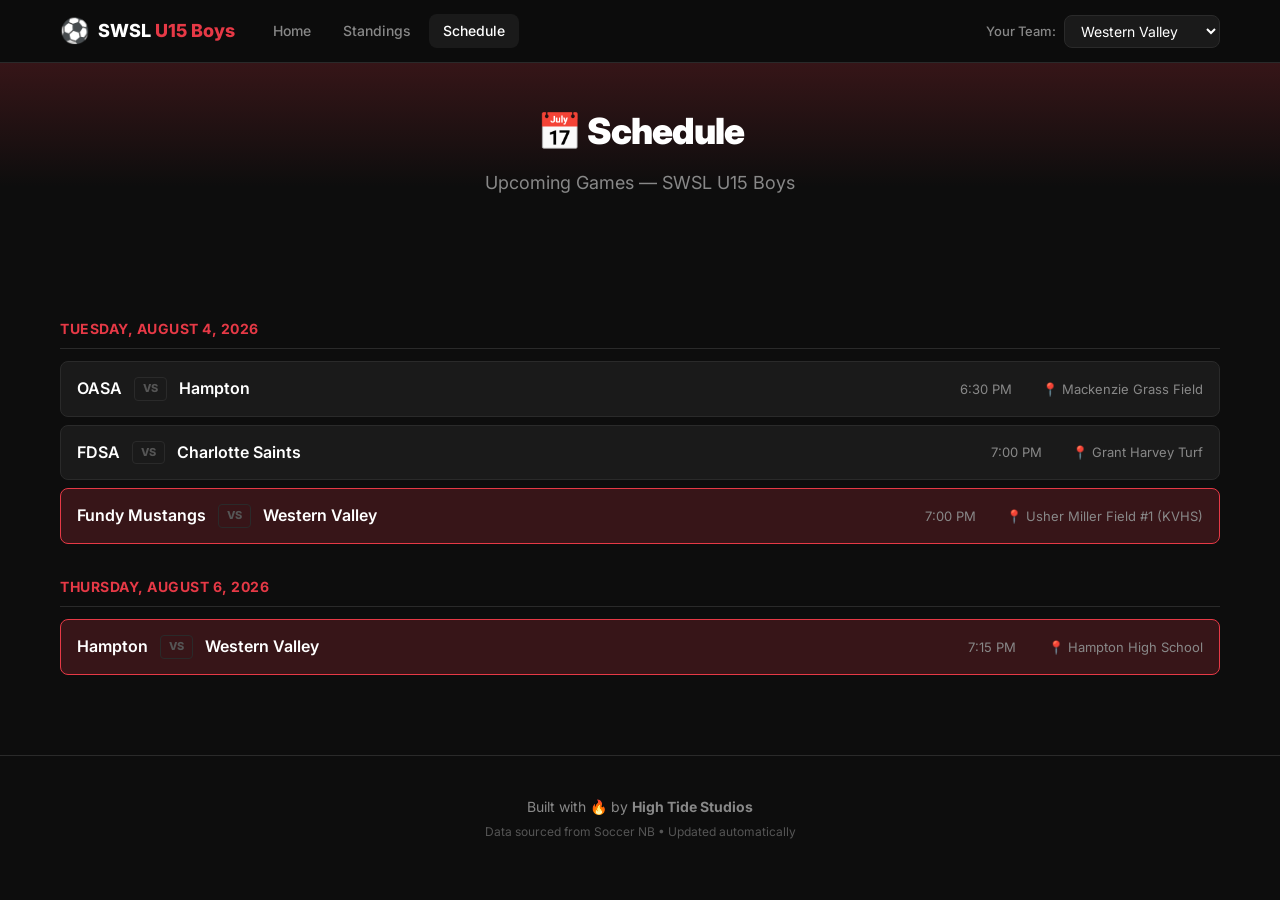
==== schedule.html @ b0de1f46 "⚽ SWSL U15 Boys Hub — Full redesign - Dark mode ESPN-style design - Live standings, schedule, result" ====
<!DOCTYPE html>
<html lang="en">
<head>
  <meta charset="UTF-8">
  <meta name="viewport" content="width=device-width, initial-scale=1.0">
  <title>Schedule — SWSL U15 Boys</title>
  <link rel="preconnect" href="https://fonts.googleapis.com">
  <link href="https://fonts.googleapis.com/css2?family=Inter:wght@400;500;600;700;800;900&display=swap" rel="stylesheet">
  <link rel="stylesheet" href="style.css">
  <style>
    .schedule-group { margin-bottom: 32px; }
    .schedule-date {
      font-size: 14px;
      font-weight: 700;
      color: var(--accent);
      text-transform: uppercase;
      letter-spacing: 0.5px;
      margin-bottom: 12px;
      padding-bottom: 8px;
      border-bottom: 1px solid var(--border);
    }
    .schedule-row {
      display: flex;
      align-items: center;
      padding: 14px 16px;
      background: var(--bg-card);
      border: 1px solid var(--border);
      border-radius: var(--radius-sm);
      margin-bottom: 8px;
      gap: 16px;
      transition: border-color 0.2s;
    }
    .schedule-row:hover { border-color: var(--accent); }
    .schedule-row.your-game {
      border-color: var(--accent);
      background: var(--accent-glow);
    }
    .schedule-teams {
      flex: 1;
      display: flex;
      align-items: center;
      gap: 12px;
      font-weight: 600;
    }
    .schedule-vs {
      font-size: 11px;
      font-weight: 800;
      color: var(--text-muted);
      padding: 2px 8px;
      border: 1px solid var(--border);
      border-radius: 4px;
    }
    .schedule-time {
      color: var(--text-dim);
      font-size: 13px;
      min-width: 80px;
      text-align: center;
    }
    .schedule-location {
      color: var(--text-dim);
      font-size: 13px;
    }
    .schedule-location a { color: var(--text-dim); }
    .schedule-location a:hover { color: var(--accent); }
  </style>
</head>
<body>

  <!-- NAV -->
  <nav class="nav">
    <div class="nav-inner">
      <a href="index.html" class="logo">
        <span class="logo-icon">⚽</span>
        <span class="logo-text">SWSL <span class="accent">U15 Boys</span></span>
      </a>
      <div class="nav-links">
        <a href="index.html">Home</a>
        <a href="standings.html">Standings</a>
        <a href="schedule.html" class="active">Schedule</a>
      </div>
      <div class="team-selector">
        <label for="team-select">Your Team:</label>
        <select id="team-select">
          <option value="western-valley" data-color="#E63946">Western Valley</option>
          <option value="fdsa" data-color="#1E88E5">FDSA</option>
          <option value="charlotte" data-color="#000000">Charlotte Saints</option>
          <option value="fundy" data-color="#FF8F00">Fundy Mustangs</option>
          <option value="oasa" data-color="#43A047">OASA</option>
          <option value="hampton" data-color="#757575">Hampton</option>
        </select>
      </div>
    </div>
  </nav>

  <!-- HEADER -->
  <header class="hero" style="padding: 40px 20px;">
    <div class="hero-content">
      <h1 style="font-size: 36px;">📅 Schedule</h1>
      <p class="hero-sub">Upcoming Games — SWSL U15 Boys</p>
    </div>
  </header>

  <!-- SCHEDULE -->
  <section class="section">
    <div class="container" id="schedule-container">
      <!-- Populated by JS -->
    </div>
  </section>

  <footer class="footer">
    <div class="container">
      <p>Built with 🔥 by <strong>High Tide Studios</strong></p>
      <p class="footer-sub">Data sourced from Soccer NB • Updated automatically</p>
    </div>
  </footer>

  <script>
    const SCHEDULE = [
      { date: '2026-08-04', home: 'OASA', homeKey: 'oasa', away: 'Hampton', awayKey: 'hampton', time: '6:30 PM', location: 'Mackenzie Grass Field', map: 'https://www.google.ca/maps/place/45.846218109131,-66.475318908691' },
      { date: '2026-08-04', home: 'FDSA', homeKey: 'fdsa', away: 'Charlotte Saints', awayKey: 'charlotte', time: '7:00 PM', location: 'Grant Harvey Turf', map: '' },
      { date: '2026-08-04', home: 'Fundy Mustangs', homeKey: 'fundy', away: 'Western Valley', awayKey: 'western-valley', time: '7:00 PM', location: 'Usher Miller Field #1 (KVHS)', map: 'https://www.google.ca/maps/place/45.424880981445,-65.944892883301' },
      { date: '2026-08-06', home: 'Hampton', homeKey: 'hampton', away: 'Western Valley', awayKey: 'western-valley', time: '7:15 PM', location: 'Hampton High School', map: 'https://www.google.ca/maps/place/45.519031524658,-65.836601257324' },
    ];

    function renderSchedule() {
      const container = document.getElementById('schedule-container');
      const yourTeam = localStorage.getItem('swsl-team') || 'western-valley';
      
      // Group by date
      const grouped = {};
      SCHEDULE.forEach(g => {
        if (!grouped[g.date]) grouped[g.date] = [];
        grouped[g.date].push(g);
      });
      
      container.innerHTML = Object.entries(grouped).map(([date, games]) => {
        const dateObj = new Date(date + 'T12:00:00');
        const dateStr = dateObj.toLocaleDateString('en-US', { weekday: 'long', month: 'long', day: 'numeric', year: 'numeric' });
        
        const rows = games.map(g => {
          const isYourGame = g.homeKey === yourTeam || g.awayKey === yourTeam;
          const locLink = g.map ? `<a href="${g.map}" target="_blank">${g.location}</a>` : g.location;
          
          return `
            <div class="schedule-row ${isYourGame ? 'your-game' : ''}">
              <div class="schedule-teams">
                <span>${g.home}</span>
                <span class="schedule-vs">VS</span>
                <span>${g.away}</span>
              </div>
              <div class="schedule-time">${g.time}</div>
              <div class="schedule-location">📍 ${locLink}</div>
            </div>
          `;
        }).join('');
        
        return `
          <div class="schedule-group">
            <div class="schedule-date">${dateStr}</div>
            ${rows}
          </div>
        `;
      }).join('');
    }
    
    // Team selector
    const sel = document.getElementById('team-select');
    if (sel) {
      sel.value = localStorage.getItem('swsl-team') || 'western-valley';
      sel.addEventListener('change', (e) => {
        localStorage.setItem('swsl-team', e.target.value);
        const team = { 'western-valley': '#E63946', 'fdsa': '#1E88E5', 'charlotte': '#000', 'fundy': '#FF8F00', 'oasa': '#43A047', 'hampton': '#757575' };
        document.documentElement.style.setProperty('--accent', team[e.target.value]);
        document.documentElement.style.setProperty('--accent-glow', team[e.target.value] + '30');
        renderSchedule();
      });
    }
    
    const accent = { 'western-valley': '#E63946', 'fdsa': '#1E88E5', 'charlotte': '#000', 'fundy': '#FF8F00', 'oasa': '#43A047', 'hampton': '#757575' };
    const current = localStorage.getItem('swsl-team') || 'western-valley';
    document.documentElement.style.setProperty('--accent', accent[current]);
    document.documentElement.style.setProperty('--accent-glow', accent[current] + '30');
    
    renderSchedule();
  </script>
</body>
</html>
---- style.css ----
/* ========================================
   SWSL U15 Boys — ESPN Killer Theme
   ======================================== */

:root {
  --accent: #E63946;
  --accent-glow: rgba(230, 57, 70, 0.3);
  --bg: #0D0D0D;
  --bg-card: #1A1A1A;
  --bg-dark: #111111;
  --text: #FFFFFF;
  --text-dim: #888888;
  --text-muted: #555555;
  --border: #2A2A2A;
  --green: #4CAF50;
  --red: #E63946;
  --yellow: #FFC107;
  --radius: 12px;
  --radius-sm: 8px;
}

* {
  margin: 0;
  padding: 0;
  box-sizing: border-box;
}

body {
  font-family: 'Inter', -apple-system, BlinkMacSystemFont, sans-serif;
  background: var(--bg);
  color: var(--text);
  line-height: 1.6;
  -webkit-font-smoothing: antialiased;
}

a {
  color: var(--accent);
  text-decoration: none;
  transition: opacity 0.2s;
}
a:hover { opacity: 0.8; }

.container {
  max-width: 1200px;
  margin: 0 auto;
  padding: 0 20px;
}

/* NAV */
.nav {
  position: sticky;
  top: 0;
  z-index: 100;
  background: rgba(13, 13, 13, 0.9);
  backdrop-filter: blur(20px);
  border-bottom: 1px solid var(--border);
}
.nav-inner {
  max-width: 1200px;
  margin: 0 auto;
  padding: 12px 20px;
  display: flex;
  align-items: center;
  gap: 24px;
}
.logo {
  display: flex;
  align-items: center;
  gap: 8px;
  color: var(--text);
  font-weight: 800;
  font-size: 18px;
  text-decoration: none;
}
.logo-icon { font-size: 24px; }
.accent { color: var(--accent); }

.nav-links {
  display: flex;
  gap: 4px;
}
.nav-links a {
  color: var(--text-dim);
  padding: 6px 14px;
  border-radius: var(--radius-sm);
  font-size: 14px;
  font-weight: 500;
  transition: all 0.2s;
}
.nav-links a:hover,
.nav-links a.active {
  color: var(--text);
  background: var(--bg-card);
}

.team-selector {
  margin-left: auto;
  display: flex;
  align-items: center;
  gap: 8px;
}
.team-selector label {
  color: var(--text-dim);
  font-size: 13px;
  font-weight: 500;
}
.team-selector select {
  background: var(--bg-card);
  color: var(--text);
  border: 1px solid var(--border);
  padding: 6px 12px;
  border-radius: var(--radius-sm);
  font-size: 14px;
  font-family: inherit;
  cursor: pointer;
  outline: none;
}
.team-selector select:focus {
  border-color: var(--accent);
}

/* HERO */
.hero {
  padding: 60px 20px;
  text-align: center;
  background: linear-gradient(180deg, var(--accent-glow) 0%, transparent 60%);
}
.hero-content { max-width: 800px; margin: 0 auto; }
.hero-badge {
  display: inline-block;
  background: var(--accent);
  color: white;
  font-size: 11px;
  font-weight: 700;
  padding: 4px 12px;
  border-radius: 20px;
  letter-spacing: 1px;
  margin-bottom: 16px;
  animation: pulse 2s infinite;
}
@keyframes pulse {
  0%, 100% { opacity: 1; }
  50% { opacity: 0.6; }
}
.hero h1 {
  font-size: 48px;
  font-weight: 900;
  letter-spacing: -1px;
  margin-bottom: 8px;
}
.hero-sub {
  color: var(--text-dim);
  font-size: 18px;
  margin-bottom: 32px;
}
.hero-stats {
  display: flex;
  justify-content: center;
  gap: 40px;
}
.stat-card {
  display: flex;
  flex-direction: column;
  align-items: center;
}
.stat-num {
  font-size: 36px;
  font-weight: 900;
  color: var(--accent);
}
.stat-label {
  font-size: 13px;
  color: var(--text-dim);
  text-transform: uppercase;
  letter-spacing: 1px;
}

/* SECTIONS */
.section {
  padding: 48px 0;
}
.section.dark {
  background: var(--bg-dark);
}
.section-title {
  font-size: 24px;
  font-weight: 800;
  margin-bottom: 24px;
}

/* NEXT GAME CARD */
.next-game-card {
  background: var(--bg-card);
  border: 1px solid var(--border);
  border-radius: var(--radius);
  padding: 32px;
  text-align: center;
  position: relative;
  overflow: hidden;
}
.next-game-card::before {
  content: '';
  position: absolute;
  top: 0;
  left: 0;
  right: 0;
  height: 3px;
  background: var(--accent);
}
.game-date {
  font-size: 13px;
  color: var(--text-dim);
  text-transform: uppercase;
  letter-spacing: 1px;
  margin-bottom: 20px;
}
.game-teams {
  display: flex;
  align-items: center;
  justify-content: center;
  gap: 24px;
  margin-bottom: 20px;
}
.game-team {
  display: flex;
  align-items: center;
  gap: 10px;
}
.team-name {
  font-size: 20px;
  font-weight: 700;
}
.team-color {
  width: 12px;
  height: 12px;
  border-radius: 50%;
  display: inline-block;
}
.game-vs {
  font-size: 14px;
  font-weight: 800;
  color: var(--accent);
  padding: 4px 12px;
  border: 2px solid var(--accent);
  border-radius: var(--radius-sm);
}
.game-details {
  display: flex;
  justify-content: center;
  gap: 24px;
  color: var(--text-dim);
  font-size: 14px;
  flex-wrap: wrap;
}

/* TABLES */
.table-wrap {
  overflow-x: auto;
  border-radius: var(--radius);
  border: 1px solid var(--border);
}
.standings-table {
  width: 100%;
  border-collapse: collapse;
  font-size: 14px;
}
.standings-table th {
  background: var(--bg-card);
  padding: 12px 16px;
  text-align: center;
  font-weight: 600;
  font-size: 12px;
  text-transform: uppercase;
  letter-spacing: 0.5px;
  color: var(--text-dim);
  border-bottom: 1px solid var(--border);
}
.standings-table th.pos { width: 40px; }
.standings-table th.team-col { text-align: left; }
.standings-table th.pts-col { color: var(--accent); }

.standings-table td {
  padding: 14px 16px;
  text-align: center;
  border-bottom: 1px solid var(--border);
}
.standings-table td:first-child {
  font-weight: 700;
  color: var(--text-dim);
}
.standings-table .team-cell {
  text-align: left;
  font-weight: 600;
  display: flex;
  align-items: center;
  gap: 10px;
}
.standings-table .team-dot {
  width: 10px;
  height: 10px;
  border-radius: 50%;
  flex-shrink: 0;
}
.standings-table .pts {
  font-weight: 800;
  color: var(--accent);
  font-size: 16px;
}
.standings-table tr.your-team {
  background: var(--accent-glow);
}
.standings-table tr.your-team td {
  border-bottom-color: rgba(230, 57, 70, 0.3);
}
.standings-table tr:hover {
  background: rgba(255, 255, 255, 0.03);
}
.standings-table tr:last-child td {
  border-bottom: none;
}

.see-all {
  display: inline-block;
  margin-top: 16px;
  font-size: 14px;
  font-weight: 600;
}

/* RESULTS */
.results-grid {
  display: grid;
  grid-template-columns: repeat(auto-fill, minmax(280px, 1fr));
  gap: 16px;
}
.result-card {
  background: var(--bg-card);
  border: 1px solid var(--border);
  border-radius: var(--radius);
  padding: 20px;
  display: flex;
  flex-direction: column;
  gap: 12px;
}
.result-card .result-date {
  font-size: 12px;
  color: var(--text-dim);
  text-transform: uppercase;
  letter-spacing: 0.5px;
}
.result-card .result-score {
  display: flex;
  align-items: center;
  justify-content: space-between;
  gap: 12px;
}
.result-card .result-team {
  font-weight: 600;
  font-size: 14px;
}
.result-card .result-num {
  font-size: 24px;
  font-weight: 900;
}
.result-card .result-divider {
  color: var(--text-muted);
  font-size: 14px;
}
.result-card .result-badge {
  font-size: 11px;
  font-weight: 700;
  padding: 2px 8px;
  border-radius: 4px;
  text-transform: uppercase;
}
.result-badge.win { background: var(--green); color: white; }
.result-badge.loss { background: var(--red); color: white; }
.result-badge.draw { background: var(--yellow); color: black; }

/* FOOTER */
.footer {
  padding: 40px 20px;
  text-align: center;
  border-top: 1px solid var(--border);
  color: var(--text-dim);
  font-size: 14px;
}
.footer-sub {
  font-size: 12px;
  color: var(--text-muted);
  margin-top: 4px;
}

/* RESPONSIVE */
@media (max-width: 768px) {
  .nav-inner { flex-wrap: wrap; gap: 12px; }
  .nav-links { order: 3; width: 100%; justify-content: center; }
  .team-selector { order: 2; }
  .hero h1 { font-size: 32px; }
  .hero-stats { gap: 24px; }
  .stat-num { font-size: 28px; }
  .game-teams { flex-direction: column; gap: 12px; }
  .game-team { flex-direction: row; }
  .game-details { flex-direction: column; gap: 8px; }
  .standings-table { font-size: 12px; }
  .standings-table th, .standings-table td { padding: 10px 8px; }
}
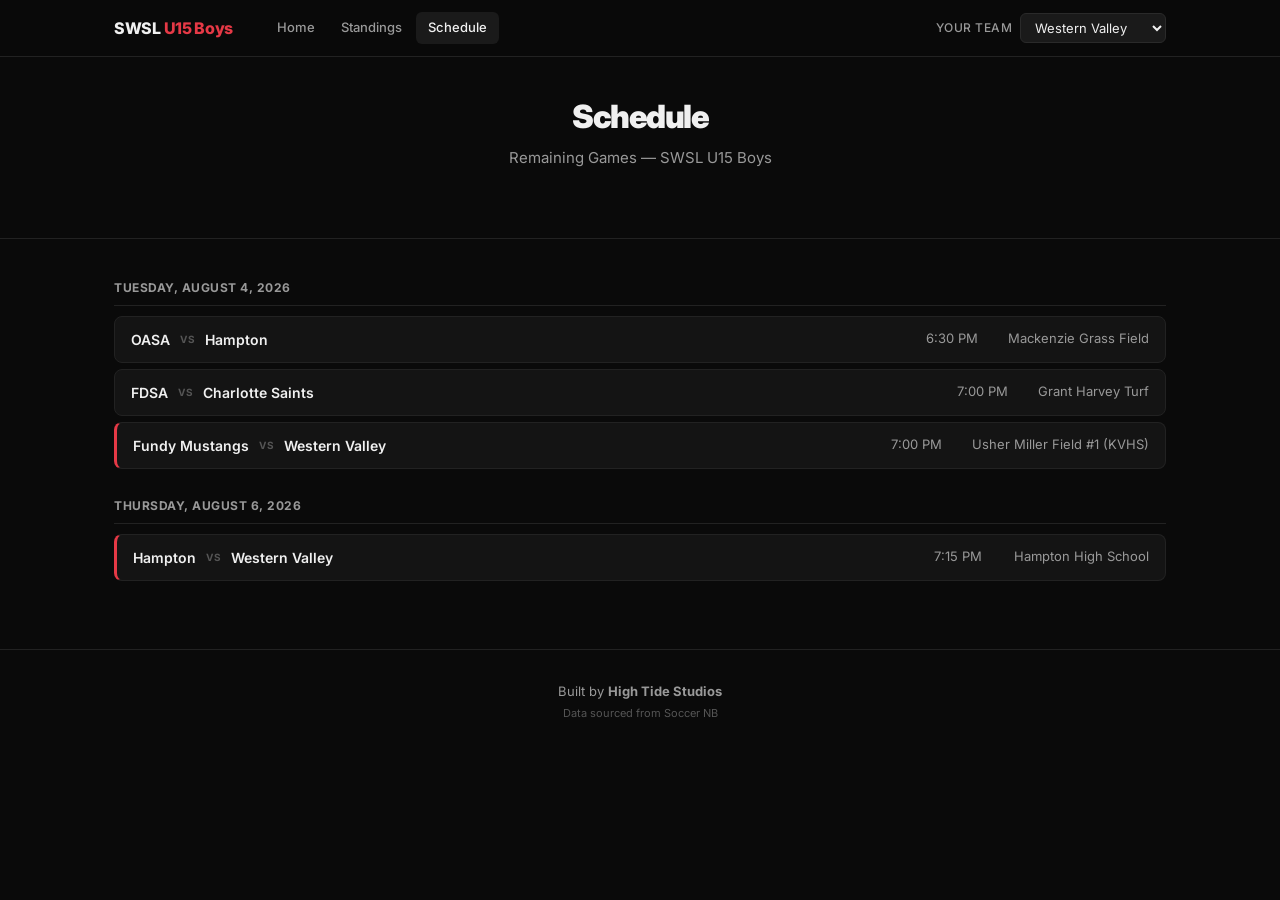
==== commit e4400b56: "Professional redesign — remove AI vibes, fix scores - Removed all emojis, LIVE badge, pulse animatio" ====
--- a/schedule.html
+++ b/schedule.html
@@ -8,109 +8,100 @@
   <link href="https://fonts.googleapis.com/css2?family=Inter:wght@400;500;600;700;800;900&display=swap" rel="stylesheet">
   <link rel="stylesheet" href="style.css">
   <style>
-    .schedule-group { margin-bottom: 32px; }
+    .schedule-group { margin-bottom: 28px; }
     .schedule-date {
-      font-size: 14px;
+      font-size: 12px;
       font-weight: 700;
-      color: var(--accent);
+      color: var(--text-secondary);
       text-transform: uppercase;
       letter-spacing: 0.5px;
-      margin-bottom: 12px;
+      margin-bottom: 10px;
       padding-bottom: 8px;
       border-bottom: 1px solid var(--border);
     }
     .schedule-row {
       display: flex;
       align-items: center;
-      padding: 14px 16px;
+      padding: 12px 16px;
       background: var(--bg-card);
       border: 1px solid var(--border);
-      border-radius: var(--radius-sm);
-      margin-bottom: 8px;
+      border-radius: var(--radius);
+      margin-bottom: 6px;
       gap: 16px;
-      transition: border-color 0.2s;
+      transition: border-color 0.15s;
     }
-    .schedule-row:hover { border-color: var(--accent); }
+    .schedule-row:hover { border-color: var(--border-light); }
     .schedule-row.your-game {
-      border-color: var(--accent);
-      background: var(--accent-glow);
+      border-left: 3px solid var(--accent);
     }
     .schedule-teams {
       flex: 1;
       display: flex;
       align-items: center;
-      gap: 12px;
+      gap: 10px;
       font-weight: 600;
+      font-size: 14px;
     }
     .schedule-vs {
-      font-size: 11px;
-      font-weight: 800;
+      font-size: 10px;
+      font-weight: 700;
       color: var(--text-muted);
-      padding: 2px 8px;
-      border: 1px solid var(--border);
-      border-radius: 4px;
+      text-transform: uppercase;
+      letter-spacing: 0.5px;
     }
     .schedule-time {
-      color: var(--text-dim);
+      color: var(--text-secondary);
       font-size: 13px;
       min-width: 80px;
       text-align: center;
     }
     .schedule-location {
-      color: var(--text-dim);
+      color: var(--text-secondary);
       font-size: 13px;
     }
-    .schedule-location a { color: var(--text-dim); }
+    .schedule-location a { color: var(--text-secondary); }
     .schedule-location a:hover { color: var(--accent); }
   </style>
 </head>
 <body>
 
-  <!-- NAV -->
   <nav class="nav">
     <div class="nav-inner">
-      <a href="index.html" class="logo">
-        <span class="logo-icon">⚽</span>
-        <span class="logo-text">SWSL <span class="accent">U15 Boys</span></span>
-      </a>
+      <a href="index.html" class="logo">SWSL <span class="accent">U15 Boys</span></a>
       <div class="nav-links">
         <a href="index.html">Home</a>
         <a href="standings.html">Standings</a>
         <a href="schedule.html" class="active">Schedule</a>
       </div>
       <div class="team-selector">
-        <label for="team-select">Your Team:</label>
+        <label for="team-select">Your Team</label>
         <select id="team-select">
-          <option value="western-valley" data-color="#E63946">Western Valley</option>
-          <option value="fdsa" data-color="#1E88E5">FDSA</option>
-          <option value="charlotte" data-color="#000000">Charlotte Saints</option>
-          <option value="fundy" data-color="#FF8F00">Fundy Mustangs</option>
-          <option value="oasa" data-color="#43A047">OASA</option>
-          <option value="hampton" data-color="#757575">Hampton</option>
+          <option value="western-valley">Western Valley</option>
+          <option value="fdsa">FDSA</option>
+          <option value="charlotte">Charlotte Saints</option>
+          <option value="fundy">Fundy Mustangs</option>
+          <option value="oasa">OASA</option>
+          <option value="hampton">Hampton</option>
         </select>
       </div>
     </div>
   </nav>
 
-  <!-- HEADER -->
-  <header class="hero" style="padding: 40px 20px;">
+  <header class="hero" style="padding: 36px 24px;">
     <div class="hero-content">
-      <h1 style="font-size: 36px;">📅 Schedule</h1>
-      <p class="hero-sub">Upcoming Games — SWSL U15 Boys</p>
+      <h1 style="font-size: 32px;">Schedule</h1>
+      <p class="hero-sub">Remaining Games &mdash; SWSL U15 Boys</p>
     </div>
   </header>
 
-  <!-- SCHEDULE -->
   <section class="section">
-    <div class="container" id="schedule-container">
-      <!-- Populated by JS -->
-    </div>
+    <div class="container" id="schedule-container"></div>
   </section>
 
   <footer class="footer">
     <div class="container">
-      <p>Built with 🔥 by <strong>High Tide Studios</strong></p>
-      <p class="footer-sub">Data sourced from Soccer NB • Updated automatically</p>
+      <p>Built by <strong>High Tide Studios</strong></p>
+      <p class="footer-sub">Data sourced from Soccer NB</p>
     </div>
   </footer>
 
@@ -125,35 +116,34 @@
     function renderSchedule() {
       const container = document.getElementById('schedule-container');
       const yourTeam = localStorage.getItem('swsl-team') || 'western-valley';
-      
-      // Group by date
+
       const grouped = {};
       SCHEDULE.forEach(g => {
         if (!grouped[g.date]) grouped[g.date] = [];
         grouped[g.date].push(g);
       });
-      
+
       container.innerHTML = Object.entries(grouped).map(([date, games]) => {
         const dateObj = new Date(date + 'T12:00:00');
         const dateStr = dateObj.toLocaleDateString('en-US', { weekday: 'long', month: 'long', day: 'numeric', year: 'numeric' });
-        
+
         const rows = games.map(g => {
           const isYourGame = g.homeKey === yourTeam || g.awayKey === yourTeam;
           const locLink = g.map ? `<a href="${g.map}" target="_blank">${g.location}</a>` : g.location;
-          
+
           return `
             <div class="schedule-row ${isYourGame ? 'your-game' : ''}">
               <div class="schedule-teams">
                 <span>${g.home}</span>
-                <span class="schedule-vs">VS</span>
+                <span class="schedule-vs">vs</span>
                 <span>${g.away}</span>
               </div>
               <div class="schedule-time">${g.time}</div>
-              <div class="schedule-location">📍 ${locLink}</div>
+              <div class="schedule-location">${locLink}</div>
             </div>
           `;
         }).join('');
-        
+
         return `
           <div class="schedule-group">
             <div class="schedule-date">${dateStr}</div>
@@ -162,25 +152,26 @@
         `;
       }).join('');
     }
-    
-    // Team selector
+
     const sel = document.getElementById('team-select');
     if (sel) {
       sel.value = localStorage.getItem('swsl-team') || 'western-valley';
       sel.addEventListener('change', (e) => {
         localStorage.setItem('swsl-team', e.target.value);
-        const team = { 'western-valley': '#E63946', 'fdsa': '#1E88E5', 'charlotte': '#000', 'fundy': '#FF8F00', 'oasa': '#43A047', 'hampton': '#757575' };
-        document.documentElement.style.setProperty('--accent', team[e.target.value]);
-        document.documentElement.style.setProperty('--accent-glow', team[e.target.value] + '30');
+        const colors = { 'western-valley': '#E63946', 'fdsa': '#FFD600', 'charlotte': '#1A1A1A', 'fundy': '#1565C0', 'oasa': '#FFC107', 'hampton': '#9E9E9E' };
+        document.documentElement.style.setProperty('--accent', colors[e.target.value]);
+        document.documentElement.style.setProperty('--accent-dim', colors[e.target.value] + '14');
+        document.documentElement.style.setProperty('--accent-mid', colors[e.target.value] + '40');
         renderSchedule();
       });
     }
-    
-    const accent = { 'western-valley': '#E63946', 'fdsa': '#1E88E5', 'charlotte': '#000', 'fundy': '#FF8F00', 'oasa': '#43A047', 'hampton': '#757575' };
-    const current = localStorage.getItem('swsl-team') || 'western-valley';
-    document.documentElement.style.setProperty('--accent', accent[current]);
-    document.documentElement.style.setProperty('--accent-glow', accent[current] + '30');
-    
+
+    const initColors = { 'western-valley': '#E63946', 'fdsa': '#FFD600', 'charlotte': '#1A1A1A', 'fundy': '#1565C0', 'oasa': '#FFC107', 'hampton': '#9E9E9E' };
+    const initTeam = localStorage.getItem('swsl-team') || 'western-valley';
+    document.documentElement.style.setProperty('--accent', initColors[initTeam]);
+    document.documentElement.style.setProperty('--accent-dim', initColors[initTeam] + '14');
+    document.documentElement.style.setProperty('--accent-mid', initColors[initTeam] + '40');
+
     renderSchedule();
   </script>
 </body>
--- a/style.css
+++ b/style.css
@@ -1,97 +1,92 @@
 /* ========================================
-   SWSL U15 Boys — ESPN Killer Theme
+   SWSL U15 Boys
    ======================================== */
 
 :root {
   --accent: #E63946;
-  --accent-glow: rgba(230, 57, 70, 0.3);
-  --bg: #0D0D0D;
-  --bg-card: #1A1A1A;
-  --bg-dark: #111111;
-  --text: #FFFFFF;
-  --text-dim: #888888;
-  --text-muted: #555555;
-  --border: #2A2A2A;
-  --green: #4CAF50;
-  --red: #E63946;
-  --yellow: #FFC107;
-  --radius: 12px;
-  --radius-sm: 8px;
-}
-
-* {
-  margin: 0;
-  padding: 0;
-  box-sizing: border-box;
-}
+  --accent-dim: rgba(230, 57, 70, 0.08);
+  --accent-mid: rgba(230, 57, 70, 0.25);
+  --bg: #0A0A0A;
+  --bg-card: #141414;
+  --bg-elevated: #1A1A1A;
+  --text: #F0F0F0;
+  --text-secondary: #999;
+  --text-muted: #555;
+  --border: #222;
+  --border-light: #2A2A2A;
+  --green: #2E7D32;
+  --red: #C62828;
+  --yellow: #F9A825;
+  --radius: 8px;
+}
+
+* { margin: 0; padding: 0; box-sizing: border-box; }
 
 body {
   font-family: 'Inter', -apple-system, BlinkMacSystemFont, sans-serif;
   background: var(--bg);
   color: var(--text);
-  line-height: 1.6;
+  line-height: 1.5;
   -webkit-font-smoothing: antialiased;
 }
 
 a {
   color: var(--accent);
   text-decoration: none;
-  transition: opacity 0.2s;
-}
-a:hover { opacity: 0.8; }
+}
+a:hover { text-decoration: underline; }
 
 .container {
-  max-width: 1200px;
+  max-width: 1100px;
   margin: 0 auto;
-  padding: 0 20px;
-}
-
-/* NAV */
+  padding: 0 24px;
+}
+
+/* ── NAV ────────────────────────────────── */
+
 .nav {
   position: sticky;
   top: 0;
   z-index: 100;
-  background: rgba(13, 13, 13, 0.9);
-  backdrop-filter: blur(20px);
+  background: rgba(10, 10, 10, 0.92);
+  backdrop-filter: blur(12px);
   border-bottom: 1px solid var(--border);
 }
 .nav-inner {
-  max-width: 1200px;
+  max-width: 1100px;
   margin: 0 auto;
-  padding: 12px 20px;
-  display: flex;
-  align-items: center;
-  gap: 24px;
+  padding: 0 24px;
+  height: 56px;
+  display: flex;
+  align-items: center;
+  gap: 32px;
 }
 .logo {
-  display: flex;
-  align-items: center;
-  gap: 8px;
   color: var(--text);
   font-weight: 800;
-  font-size: 18px;
+  font-size: 16px;
+  letter-spacing: -0.3px;
   text-decoration: none;
-}
-.logo-icon { font-size: 24px; }
+  white-space: nowrap;
+}
+.logo:hover { text-decoration: none; }
 .accent { color: var(--accent); }
 
 .nav-links {
   display: flex;
-  gap: 4px;
+  gap: 2px;
 }
 .nav-links a {
-  color: var(--text-dim);
-  padding: 6px 14px;
-  border-radius: var(--radius-sm);
-  font-size: 14px;
+  color: var(--text-secondary);
+  padding: 6px 12px;
+  border-radius: 6px;
+  font-size: 13px;
   font-weight: 500;
-  transition: all 0.2s;
-}
-.nav-links a:hover,
-.nav-links a.active {
-  color: var(--text);
-  background: var(--bg-card);
-}
+  text-decoration: none;
+  transition: color 0.15s, background 0.15s;
+}
+.nav-links a:hover { color: var(--text); background: var(--bg-elevated); text-decoration: none; }
+.nav-links a.active { color: var(--text); background: var(--bg-elevated); }
 
 .team-selector {
   margin-left: auto;
@@ -100,126 +95,100 @@
   gap: 8px;
 }
 .team-selector label {
-  color: var(--text-dim);
-  font-size: 13px;
+  color: var(--text-secondary);
+  font-size: 12px;
   font-weight: 500;
+  text-transform: uppercase;
+  letter-spacing: 0.5px;
 }
 .team-selector select {
-  background: var(--bg-card);
+  background: var(--bg-elevated);
   color: var(--text);
-  border: 1px solid var(--border);
-  padding: 6px 12px;
-  border-radius: var(--radius-sm);
-  font-size: 14px;
+  border: 1px solid var(--border-light);
+  padding: 5px 10px;
+  border-radius: 6px;
+  font-size: 13px;
   font-family: inherit;
   cursor: pointer;
   outline: none;
 }
-.team-selector select:focus {
-  border-color: var(--accent);
-}
-
-/* HERO */
+.team-selector select:focus { border-color: var(--accent); }
+
+/* ── HERO ───────────────────────────────── */
+
 .hero {
-  padding: 60px 20px;
-  text-align: center;
-  background: linear-gradient(180deg, var(--accent-glow) 0%, transparent 60%);
-}
-.hero-content { max-width: 800px; margin: 0 auto; }
-.hero-badge {
-  display: inline-block;
-  background: var(--accent);
-  color: white;
+  padding: 56px 24px 48px;
+  text-align: center;
+  border-bottom: 1px solid var(--border);
+}
+.hero-content { max-width: 700px; margin: 0 auto; }
+.hero h1 {
+  font-size: 40px;
+  font-weight: 900;
+  letter-spacing: -1.5px;
+  margin-bottom: 6px;
+}
+.hero-sub {
+  color: var(--text-secondary);
+  font-size: 15px;
+  margin-bottom: 32px;
+}
+.hero-stats {
+  display: flex;
+  justify-content: center;
+  gap: 48px;
+}
+.stat-card {
+  display: flex;
+  flex-direction: column;
+  align-items: center;
+}
+.stat-num {
+  font-size: 32px;
+  font-weight: 800;
+  font-variant-numeric: tabular-nums;
+}
+.stat-label {
   font-size: 11px;
+  color: var(--text-secondary);
+  text-transform: uppercase;
+  letter-spacing: 1px;
+  margin-top: 2px;
+}
+
+/* ── SECTIONS ───────────────────────────── */
+
+.section { padding: 40px 0; }
+.section.dark { background: var(--bg-card); }
+.section-title {
+  font-size: 18px;
   font-weight: 700;
-  padding: 4px 12px;
-  border-radius: 20px;
-  letter-spacing: 1px;
-  margin-bottom: 16px;
-  animation: pulse 2s infinite;
-}
-@keyframes pulse {
-  0%, 100% { opacity: 1; }
-  50% { opacity: 0.6; }
-}
-.hero h1 {
-  font-size: 48px;
-  font-weight: 900;
-  letter-spacing: -1px;
-  margin-bottom: 8px;
-}
-.hero-sub {
-  color: var(--text-dim);
-  font-size: 18px;
-  margin-bottom: 32px;
-}
-.hero-stats {
-  display: flex;
-  justify-content: center;
-  gap: 40px;
-}
-.stat-card {
-  display: flex;
-  flex-direction: column;
-  align-items: center;
-}
-.stat-num {
-  font-size: 36px;
-  font-weight: 900;
-  color: var(--accent);
-}
-.stat-label {
-  font-size: 13px;
-  color: var(--text-dim);
-  text-transform: uppercase;
-  letter-spacing: 1px;
-}
-
-/* SECTIONS */
-.section {
-  padding: 48px 0;
-}
-.section.dark {
-  background: var(--bg-dark);
-}
-.section-title {
-  font-size: 24px;
-  font-weight: 800;
-  margin-bottom: 24px;
-}
-
-/* NEXT GAME CARD */
+  margin-bottom: 20px;
+  letter-spacing: -0.3px;
+}
+
+/* ── NEXT GAME ──────────────────────────── */
+
 .next-game-card {
   background: var(--bg-card);
   border: 1px solid var(--border);
   border-radius: var(--radius);
-  padding: 32px;
-  text-align: center;
-  position: relative;
-  overflow: hidden;
-}
-.next-game-card::before {
-  content: '';
-  position: absolute;
-  top: 0;
-  left: 0;
-  right: 0;
-  height: 3px;
-  background: var(--accent);
+  padding: 28px 32px;
+  text-align: center;
 }
 .game-date {
-  font-size: 13px;
-  color: var(--text-dim);
-  text-transform: uppercase;
-  letter-spacing: 1px;
-  margin-bottom: 20px;
+  font-size: 12px;
+  color: var(--text-secondary);
+  text-transform: uppercase;
+  letter-spacing: 0.5px;
+  margin-bottom: 16px;
 }
 .game-teams {
   display: flex;
   align-items: center;
   justify-content: center;
-  gap: 24px;
-  margin-bottom: 20px;
+  gap: 20px;
+  margin-bottom: 16px;
 }
 .game-team {
   display: flex;
@@ -227,33 +196,33 @@
   gap: 10px;
 }
 .team-name {
-  font-size: 20px;
+  font-size: 18px;
   font-weight: 700;
 }
-.team-color {
-  width: 12px;
-  height: 12px;
+.team-dot {
+  width: 10px;
+  height: 10px;
   border-radius: 50%;
   display: inline-block;
+  flex-shrink: 0;
 }
 .game-vs {
-  font-size: 14px;
-  font-weight: 800;
-  color: var(--accent);
-  padding: 4px 12px;
-  border: 2px solid var(--accent);
-  border-radius: var(--radius-sm);
+  font-size: 13px;
+  font-weight: 600;
+  color: var(--text-muted);
+  text-transform: uppercase;
+  letter-spacing: 1px;
 }
 .game-details {
   display: flex;
   justify-content: center;
-  gap: 24px;
-  color: var(--text-dim);
-  font-size: 14px;
-  flex-wrap: wrap;
-}
-
-/* TABLES */
+  gap: 20px;
+  color: var(--text-secondary);
+  font-size: 13px;
+}
+
+/* ── TABLE ──────────────────────────────── */
+
 .table-wrap {
   overflow-x: auto;
   border-radius: var(--radius);
@@ -262,31 +231,32 @@
 .standings-table {
   width: 100%;
   border-collapse: collapse;
-  font-size: 14px;
+  font-size: 13px;
 }
 .standings-table th {
-  background: var(--bg-card);
-  padding: 12px 16px;
-  text-align: center;
-  font-weight: 600;
-  font-size: 12px;
-  text-transform: uppercase;
-  letter-spacing: 0.5px;
-  color: var(--text-dim);
+  background: var(--bg-elevated);
+  padding: 10px 14px;
+  text-align: center;
+  font-weight: 600;
+  font-size: 11px;
+  text-transform: uppercase;
+  letter-spacing: 0.5px;
+  color: var(--text-secondary);
   border-bottom: 1px solid var(--border);
 }
-.standings-table th.pos { width: 40px; }
+.standings-table th.pos { width: 36px; }
 .standings-table th.team-col { text-align: left; }
 .standings-table th.pts-col { color: var(--accent); }
 
 .standings-table td {
-  padding: 14px 16px;
+  padding: 12px 14px;
   text-align: center;
   border-bottom: 1px solid var(--border);
+  font-variant-numeric: tabular-nums;
 }
 .standings-table td:first-child {
-  font-weight: 700;
-  color: var(--text-dim);
+  font-weight: 600;
+  color: var(--text-muted);
 }
 .standings-table .team-cell {
   text-align: left;
@@ -296,111 +266,118 @@
   gap: 10px;
 }
 .standings-table .team-dot {
-  width: 10px;
-  height: 10px;
+  width: 8px;
+  height: 8px;
   border-radius: 50%;
   flex-shrink: 0;
 }
 .standings-table .pts {
   font-weight: 800;
   color: var(--accent);
-  font-size: 16px;
 }
 .standings-table tr.your-team {
-  background: var(--accent-glow);
+  background: var(--accent-dim);
 }
 .standings-table tr.your-team td {
-  border-bottom-color: rgba(230, 57, 70, 0.3);
-}
-.standings-table tr:hover {
-  background: rgba(255, 255, 255, 0.03);
-}
-.standings-table tr:last-child td {
-  border-bottom: none;
-}
+  border-bottom-color: var(--accent-mid);
+}
+.standings-table tbody tr:hover {
+  background: rgba(255, 255, 255, 0.02);
+}
+.standings-table tr:last-child td { border-bottom: none; }
 
 .see-all {
   display: inline-block;
-  margin-top: 16px;
-  font-size: 14px;
-  font-weight: 600;
-}
-
-/* RESULTS */
+  margin-top: 14px;
+  font-size: 13px;
+  font-weight: 500;
+}
+
+/* ── RESULTS ────────────────────────────── */
+
 .results-grid {
   display: grid;
-  grid-template-columns: repeat(auto-fill, minmax(280px, 1fr));
-  gap: 16px;
+  grid-template-columns: repeat(auto-fill, minmax(260px, 1fr));
+  gap: 12px;
 }
 .result-card {
   background: var(--bg-card);
   border: 1px solid var(--border);
   border-radius: var(--radius);
-  padding: 20px;
-  display: flex;
-  flex-direction: column;
-  gap: 12px;
+  padding: 16px 20px;
 }
 .result-card .result-date {
-  font-size: 12px;
-  color: var(--text-dim);
-  text-transform: uppercase;
-  letter-spacing: 0.5px;
+  font-size: 11px;
+  color: var(--text-secondary);
+  text-transform: uppercase;
+  letter-spacing: 0.5px;
+  margin-bottom: 10px;
 }
 .result-card .result-score {
   display: flex;
   align-items: center;
   justify-content: space-between;
-  gap: 12px;
+  gap: 8px;
 }
 .result-card .result-team {
   font-weight: 600;
-  font-size: 14px;
-}
+  font-size: 13px;
+  flex: 1;
+}
+.result-card .result-team:first-child { text-align: right; }
 .result-card .result-num {
-  font-size: 24px;
-  font-weight: 900;
+  font-size: 22px;
+  font-weight: 800;
+  font-variant-numeric: tabular-nums;
+  min-width: 28px;
+  text-align: center;
 }
 .result-card .result-divider {
   color: var(--text-muted);
   font-size: 14px;
-}
-.result-card .result-badge {
-  font-size: 11px;
+  margin: 0 2px;
+}
+.result-badge {
+  display: inline-block;
+  font-size: 10px;
   font-weight: 700;
-  padding: 2px 8px;
-  border-radius: 4px;
-  text-transform: uppercase;
+  padding: 2px 6px;
+  border-radius: 3px;
+  text-transform: uppercase;
+  letter-spacing: 0.5px;
+  margin-top: 8px;
 }
 .result-badge.win { background: var(--green); color: white; }
 .result-badge.loss { background: var(--red); color: white; }
-.result-badge.draw { background: var(--yellow); color: black; }
-
-/* FOOTER */
+.result-badge.draw { background: var(--yellow); color: #000; }
+
+/* ── FOOTER ─────────────────────────────── */
+
 .footer {
-  padding: 40px 20px;
+  padding: 32px 24px;
   text-align: center;
   border-top: 1px solid var(--border);
-  color: var(--text-dim);
-  font-size: 14px;
+  color: var(--text-secondary);
+  font-size: 13px;
 }
 .footer-sub {
-  font-size: 12px;
+  font-size: 11px;
   color: var(--text-muted);
   margin-top: 4px;
 }
 
-/* RESPONSIVE */
+/* ── RESPONSIVE ─────────────────────────── */
+
 @media (max-width: 768px) {
-  .nav-inner { flex-wrap: wrap; gap: 12px; }
+  .nav-inner { gap: 12px; }
   .nav-links { order: 3; width: 100%; justify-content: center; }
   .team-selector { order: 2; }
-  .hero h1 { font-size: 32px; }
+  .hero { padding: 40px 24px 32px; }
+  .hero h1 { font-size: 28px; }
   .hero-stats { gap: 24px; }
-  .stat-num { font-size: 28px; }
-  .game-teams { flex-direction: column; gap: 12px; }
-  .game-team { flex-direction: row; }
-  .game-details { flex-direction: column; gap: 8px; }
+  .stat-num { font-size: 24px; }
+  .game-teams { flex-direction: column; gap: 8px; }
+  .game-details { flex-direction: column; gap: 6px; }
   .standings-table { font-size: 12px; }
-  .standings-table th, .standings-table td { padding: 10px 8px; }
-}
+  .standings-table th, .standings-table td { padding: 8px 6px; }
+}
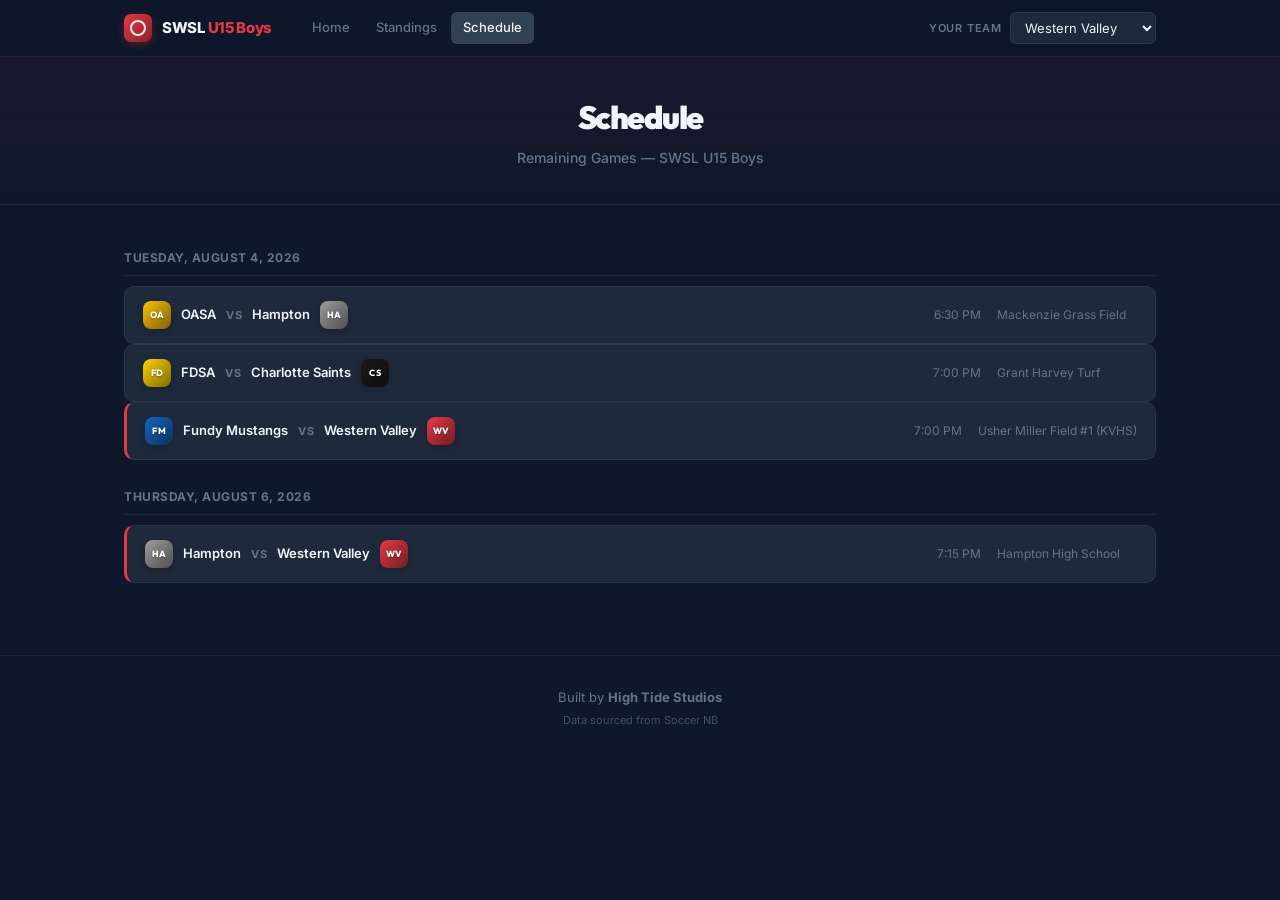
==== commit 9bf647fe: "Full professional redesign - Deep navy base (#0f172a) instead of pure black - Inter + Outfit sport f" ====
--- a/schedule.html
+++ b/schedule.html
@@ -5,69 +5,18 @@
   <meta name="viewport" content="width=device-width, initial-scale=1.0">
   <title>Schedule — SWSL U15 Boys</title>
   <link rel="preconnect" href="https://fonts.googleapis.com">
-  <link href="https://fonts.googleapis.com/css2?family=Inter:wght@400;500;600;700;800;900&display=swap" rel="stylesheet">
+  <link rel="preconnect" href="https://fonts.gstatic.com" crossorigin>
+  <link href="https://fonts.googleapis.com/css2?family=Inter:wght@400;500;600;700;800;900&family=Outfit:wght@600;700;800;900&display=swap" rel="stylesheet">
   <link rel="stylesheet" href="style.css">
-  <style>
-    .schedule-group { margin-bottom: 28px; }
-    .schedule-date {
-      font-size: 12px;
-      font-weight: 700;
-      color: var(--text-secondary);
-      text-transform: uppercase;
-      letter-spacing: 0.5px;
-      margin-bottom: 10px;
-      padding-bottom: 8px;
-      border-bottom: 1px solid var(--border);
-    }
-    .schedule-row {
-      display: flex;
-      align-items: center;
-      padding: 12px 16px;
-      background: var(--bg-card);
-      border: 1px solid var(--border);
-      border-radius: var(--radius);
-      margin-bottom: 6px;
-      gap: 16px;
-      transition: border-color 0.15s;
-    }
-    .schedule-row:hover { border-color: var(--border-light); }
-    .schedule-row.your-game {
-      border-left: 3px solid var(--accent);
-    }
-    .schedule-teams {
-      flex: 1;
-      display: flex;
-      align-items: center;
-      gap: 10px;
-      font-weight: 600;
-      font-size: 14px;
-    }
-    .schedule-vs {
-      font-size: 10px;
-      font-weight: 700;
-      color: var(--text-muted);
-      text-transform: uppercase;
-      letter-spacing: 0.5px;
-    }
-    .schedule-time {
-      color: var(--text-secondary);
-      font-size: 13px;
-      min-width: 80px;
-      text-align: center;
-    }
-    .schedule-location {
-      color: var(--text-secondary);
-      font-size: 13px;
-    }
-    .schedule-location a { color: var(--text-secondary); }
-    .schedule-location a:hover { color: var(--accent); }
-  </style>
 </head>
 <body>
 
   <nav class="nav">
     <div class="nav-inner">
-      <a href="index.html" class="logo">SWSL <span class="accent">U15 Boys</span></a>
+      <a href="index.html" class="logo">
+        <span class="logo-mark"></span>
+        <span class="logo-text">SWSL <span class="accent">U15 Boys</span></span>
+      </a>
       <div class="nav-links">
         <a href="index.html">Home</a>
         <a href="standings.html">Standings</a>
@@ -100,20 +49,39 @@
 
   <footer class="footer">
     <div class="container">
-      <p>Built by <strong>High Tide Studios</strong></p>
+      <p class="footer-text">Built by <strong>High Tide Studios</strong></p>
       <p class="footer-sub">Data sourced from Soccer NB</p>
     </div>
   </footer>
 
   <script>
+    const TEAMS = {
+      'western-valley': { short: 'Western Valley', abbr: 'WV', color: '#E63946' },
+      'fdsa':           { short: 'FDSA', abbr: 'FD', color: '#FFD600' },
+      'charlotte':      { short: 'Charlotte Saints', abbr: 'CS', color: '#1A1A1A' },
+      'fundy':          { short: 'Fundy Mustangs', abbr: 'FM', color: '#1565C0' },
+      'oasa':           { short: 'OASA', abbr: 'OA', color: '#FFC107' },
+      'hampton':        { short: 'Hampton', abbr: 'HA', color: '#9E9E9E' },
+    };
+
     const SCHEDULE = [
-      { date: '2026-08-04', home: 'OASA', homeKey: 'oasa', away: 'Hampton', awayKey: 'hampton', time: '6:30 PM', location: 'Mackenzie Grass Field', map: 'https://www.google.ca/maps/place/45.846218109131,-66.475318908691' },
-      { date: '2026-08-04', home: 'FDSA', homeKey: 'fdsa', away: 'Charlotte Saints', awayKey: 'charlotte', time: '7:00 PM', location: 'Grant Harvey Turf', map: '' },
-      { date: '2026-08-04', home: 'Fundy Mustangs', homeKey: 'fundy', away: 'Western Valley', awayKey: 'western-valley', time: '7:00 PM', location: 'Usher Miller Field #1 (KVHS)', map: 'https://www.google.ca/maps/place/45.424880981445,-65.944892883301' },
-      { date: '2026-08-06', home: 'Hampton', homeKey: 'hampton', away: 'Western Valley', awayKey: 'western-valley', time: '7:15 PM', location: 'Hampton High School', map: 'https://www.google.ca/maps/place/45.519031524658,-65.836601257324' },
+      { date: '2026-08-04', home: 'OASA', homeKey: 'oasa', away: 'Hampton', awayKey: 'hampton', time: '6:30 PM', location: 'Mackenzie Grass Field' },
+      { date: '2026-08-04', home: 'FDSA', homeKey: 'fdsa', away: 'Charlotte Saints', awayKey: 'charlotte', time: '7:00 PM', location: 'Grant Harvey Turf' },
+      { date: '2026-08-04', home: 'Fundy Mustangs', homeKey: 'fundy', away: 'Western Valley', awayKey: 'western-valley', time: '7:00 PM', location: 'Usher Miller Field #1 (KVHS)' },
+      { date: '2026-08-06', home: 'Hampton', homeKey: 'hampton', away: 'Western Valley', awayKey: 'western-valley', time: '7:15 PM', location: 'Hampton High School' },
     ];
 
-    function renderSchedule() {
+    function formatDate(d) {
+      const dt = new Date(d + 'T12:00:00');
+      return dt.toLocaleDateString('en-US', { weekday: 'short', month: 'short', day: 'numeric' });
+    }
+
+    function formatDateLong(d) {
+      const dt = new Date(d + 'T12:00:00');
+      return dt.toLocaleDateString('en-US', { weekday: 'long', month: 'long', day: 'numeric', year: 'numeric' });
+    }
+
+    function render() {
       const container = document.getElementById('schedule-container');
       const yourTeam = localStorage.getItem('swsl-team') || 'western-valley';
 
@@ -123,34 +91,31 @@
         grouped[g.date].push(g);
       });
 
-      container.innerHTML = Object.entries(grouped).map(([date, games]) => {
-        const dateObj = new Date(date + 'T12:00:00');
-        const dateStr = dateObj.toLocaleDateString('en-US', { weekday: 'long', month: 'long', day: 'numeric', year: 'numeric' });
-
-        const rows = games.map(g => {
-          const isYourGame = g.homeKey === yourTeam || g.awayKey === yourTeam;
-          const locLink = g.map ? `<a href="${g.map}" target="_blank">${g.location}</a>` : g.location;
-
-          return `
-            <div class="schedule-row ${isYourGame ? 'your-game' : ''}">
-              <div class="schedule-teams">
-                <span>${g.home}</span>
-                <span class="schedule-vs">vs</span>
-                <span>${g.away}</span>
+      container.innerHTML = Object.entries(grouped).map(([date, games]) => `
+        <div class="schedule-date-group">
+          <div class="schedule-date-header">${formatDateLong(date)}</div>
+          ${games.map(g => {
+            const isYourGame = g.homeKey === yourTeam || g.awayKey === yourTeam;
+            const ht = TEAMS[g.homeKey] || { short: g.home, abbr: g.home.slice(0,2).toUpperCase(), color: '#64748b' };
+            const at = TEAMS[g.awayKey] || { short: g.away, abbr: g.away.slice(0,2).toUpperCase(), color: '#64748b' };
+            return `
+              <div class="schedule-item ${isYourGame ? 'your-game' : ''}">
+                <div style="display:flex;align-items:center;gap:10px;flex:1;">
+                  <div class="team-crest" style="--team-color:${ht.color};width:28px;height:28px;"><span style="font-size:9px;">${ht.abbr}</span></div>
+                  <span style="font-weight:600;font-size:13px;">${g.home}</span>
+                  <span style="color:var(--text-muted);font-size:11px;font-weight:700;text-transform:uppercase;letter-spacing:0.5px;">vs</span>
+                  <span style="font-weight:600;font-size:13px;">${g.away}</span>
+                  <div class="team-crest" style="--team-color:${at.color};width:28px;height:28px;"><span style="font-size:9px;">${at.abbr}</span></div>
+                </div>
+                <div style="display:flex;align-items:center;gap:16px;">
+                  <span style="color:var(--text-muted);font-size:12px;min-width:70px;text-align:right;">${g.time}</span>
+                  <span style="color:var(--text-muted);font-size:12px;min-width:140px;">${g.location}</span>
+                </div>
               </div>
-              <div class="schedule-time">${g.time}</div>
-              <div class="schedule-location">${locLink}</div>
-            </div>
-          `;
-        }).join('');
-
-        return `
-          <div class="schedule-group">
-            <div class="schedule-date">${dateStr}</div>
-            ${rows}
-          </div>
-        `;
-      }).join('');
+            `;
+          }).join('')}
+        </div>
+      `).join('');
     }
 
     const sel = document.getElementById('team-select');
@@ -159,20 +124,20 @@
       sel.addEventListener('change', (e) => {
         localStorage.setItem('swsl-team', e.target.value);
         const colors = { 'western-valley': '#E63946', 'fdsa': '#FFD600', 'charlotte': '#1A1A1A', 'fundy': '#1565C0', 'oasa': '#FFC107', 'hampton': '#9E9E9E' };
+        const hex = colors[e.target.value].replace('#', '');
         document.documentElement.style.setProperty('--accent', colors[e.target.value]);
-        document.documentElement.style.setProperty('--accent-dim', colors[e.target.value] + '14');
-        document.documentElement.style.setProperty('--accent-mid', colors[e.target.value] + '40');
-        renderSchedule();
+        document.documentElement.style.setProperty('--accent-rgb', `${parseInt(hex.substring(0,2),16)}, ${parseInt(hex.substring(2,4),16)}, ${parseInt(hex.substring(4,6),16)}`);
+        render();
       });
     }
 
     const initColors = { 'western-valley': '#E63946', 'fdsa': '#FFD600', 'charlotte': '#1A1A1A', 'fundy': '#1565C0', 'oasa': '#FFC107', 'hampton': '#9E9E9E' };
     const initTeam = localStorage.getItem('swsl-team') || 'western-valley';
+    const initHex = initColors[initTeam].replace('#', '');
     document.documentElement.style.setProperty('--accent', initColors[initTeam]);
-    document.documentElement.style.setProperty('--accent-dim', initColors[initTeam] + '14');
-    document.documentElement.style.setProperty('--accent-mid', initColors[initTeam] + '40');
+    document.documentElement.style.setProperty('--accent-rgb', `${parseInt(initHex.substring(0,2),16)}, ${parseInt(initHex.substring(2,4),16)}, ${parseInt(initHex.substring(4,6),16)}`);
 
-    renderSchedule();
+    render();
   </script>
 </body>
 </html>
--- a/style.css
+++ b/style.css
@@ -1,43 +1,47 @@
 /* ========================================
-   SWSL U15 Boys
+   SWSL U15 Boys — Professional Redesign
+   Deep navy base, Inter + Outfit fonts,
+   glassmorphism, team crests, pill badges
    ======================================== */
 
 :root {
   --accent: #E63946;
-  --accent-dim: rgba(230, 57, 70, 0.08);
-  --accent-mid: rgba(230, 57, 70, 0.25);
-  --bg: #0A0A0A;
-  --bg-card: #141414;
-  --bg-elevated: #1A1A1A;
-  --text: #F0F0F0;
-  --text-secondary: #999;
-  --text-muted: #555;
-  --border: #222;
-  --border-light: #2A2A2A;
-  --green: #2E7D32;
-  --red: #C62828;
-  --yellow: #F9A825;
-  --radius: 8px;
+  --accent-rgb: 230, 57, 70;
+  --bg: #0f172a;
+  --bg-card: #1e293b;
+  --bg-elevated: #334155;
+  --text: #f1f5f9;
+  --text-secondary: #94a3b8;
+  --text-muted: #64748b;
+  --border: rgba(255, 255, 255, 0.06);
+  --border-hover: rgba(255, 255, 255, 0.12);
+  --green: rgba(34, 197, 94, 0.12);
+  --green-text: #4ade80;
+  --red: rgba(239, 68, 68, 0.12);
+  --red-text: #f87171;
+  --radius: 10px;
+  --radius-sm: 6px;
+  --radius-pill: 100px;
+  --font: 'Inter', -apple-system, BlinkMacSystemFont, sans-serif;
+  --font-display: 'Outfit', 'Inter', sans-serif;
 }
 
 * { margin: 0; padding: 0; box-sizing: border-box; }
 
 body {
-  font-family: 'Inter', -apple-system, BlinkMacSystemFont, sans-serif;
+  font-family: var(--font);
   background: var(--bg);
   color: var(--text);
   line-height: 1.5;
   -webkit-font-smoothing: antialiased;
-}
-
-a {
-  color: var(--accent);
-  text-decoration: none;
-}
+  -moz-osx-font-smoothing: grayscale;
+}
+
+a { color: var(--accent); text-decoration: none; }
 a:hover { text-decoration: underline; }
 
 .container {
-  max-width: 1100px;
+  max-width: 1080px;
   margin: 0 auto;
   padding: 0 24px;
 }
@@ -48,42 +52,61 @@
   position: sticky;
   top: 0;
   z-index: 100;
-  background: rgba(10, 10, 10, 0.92);
-  backdrop-filter: blur(12px);
+  background: rgba(15, 23, 42, 0.85);
+  backdrop-filter: blur(16px);
+  -webkit-backdrop-filter: blur(16px);
   border-bottom: 1px solid var(--border);
 }
 .nav-inner {
-  max-width: 1100px;
+  max-width: 1080px;
   margin: 0 auto;
   padding: 0 24px;
   height: 56px;
   display: flex;
   align-items: center;
-  gap: 32px;
+  gap: 28px;
 }
 .logo {
+  display: flex;
+  align-items: center;
+  gap: 10px;
   color: var(--text);
   font-weight: 800;
-  font-size: 16px;
+  font-size: 15px;
   letter-spacing: -0.3px;
   text-decoration: none;
   white-space: nowrap;
 }
 .logo:hover { text-decoration: none; }
+.logo-mark {
+  width: 28px;
+  height: 28px;
+  border-radius: 7px;
+  background: linear-gradient(135deg, var(--accent), color-mix(in srgb, var(--accent) 60%, #000));
+  display: flex;
+  align-items: center;
+  justify-content: center;
+  flex-shrink: 0;
+  box-shadow: 0 2px 8px rgba(var(--accent-rgb), 0.3);
+}
+.logo-mark::after {
+  content: '';
+  width: 12px;
+  height: 12px;
+  border-radius: 50%;
+  border: 2px solid rgba(255,255,255,0.9);
+}
 .accent { color: var(--accent); }
 
-.nav-links {
-  display: flex;
-  gap: 2px;
-}
+.nav-links { display: flex; gap: 2px; }
 .nav-links a {
-  color: var(--text-secondary);
+  color: var(--text-muted);
   padding: 6px 12px;
-  border-radius: 6px;
+  border-radius: var(--radius-sm);
   font-size: 13px;
   font-weight: 500;
   text-decoration: none;
-  transition: color 0.15s, background 0.15s;
+  transition: all 0.15s ease;
 }
 .nav-links a:hover { color: var(--text); background: var(--bg-elevated); text-decoration: none; }
 .nav-links a.active { color: var(--text); background: var(--bg-elevated); }
@@ -95,261 +118,279 @@
   gap: 8px;
 }
 .team-selector label {
-  color: var(--text-secondary);
-  font-size: 12px;
-  font-weight: 500;
+  color: var(--text-muted);
+  font-size: 11px;
+  font-weight: 600;
   text-transform: uppercase;
-  letter-spacing: 0.5px;
+  letter-spacing: 0.8px;
 }
 .team-selector select {
-  background: var(--bg-elevated);
+  background: var(--bg-card);
   color: var(--text);
-  border: 1px solid var(--border-light);
-  padding: 5px 10px;
-  border-radius: 6px;
-  font-size: 13px;
-  font-family: inherit;
+  border: 1px solid var(--border);
+  padding: 6px 10px;
+  border-radius: var(--radius-sm);
+  font-size: 13px;
+  font-family: var(--font);
   cursor: pointer;
   outline: none;
+  transition: border-color 0.15s;
 }
 .team-selector select:focus { border-color: var(--accent); }
 
 /* ── HERO ───────────────────────────────── */
 
 .hero {
-  padding: 56px 24px 48px;
+  padding: 52px 24px 40px;
   text-align: center;
   border-bottom: 1px solid var(--border);
-}
-.hero-content { max-width: 700px; margin: 0 auto; }
+  background: linear-gradient(180deg, rgba(var(--accent-rgb), 0.04) 0%, transparent 100%);
+}
+.hero-content { max-width: 600px; margin: 0 auto; }
 .hero h1 {
-  font-size: 40px;
+  font-family: var(--font-display);
+  font-size: 42px;
   font-weight: 900;
   letter-spacing: -1.5px;
   margin-bottom: 6px;
 }
 .hero-sub {
-  color: var(--text-secondary);
-  font-size: 15px;
-  margin-bottom: 32px;
-}
-.hero-stats {
-  display: flex;
+  color: var(--text-muted);
+  font-size: 14px;
+  font-weight: 500;
+}
+
+/* ── SECTIONS ───────────────────────────── */
+
+.section { padding: 44px 0; }
+.section-alt { background: var(--bg-card); border-top: 1px solid var(--border); border-bottom: 1px solid var(--border); }
+.section-title {
+  font-family: var(--font-display);
+  font-size: 17px;
+  font-weight: 700;
+  margin-bottom: 18px;
+  letter-spacing: -0.2px;
+}
+
+/* ── STANDINGS TABLE ────────────────────── */
+
+.table-wrap {
+  overflow-x: auto;
+  border-radius: var(--radius);
+  border: 1px solid var(--border);
+  background: var(--bg-card);
+}
+.standings-table {
+  width: 100%;
+  border-collapse: collapse;
+  font-size: 13px;
+}
+.standings-table thead {
+  position: sticky;
+  top: 56px;
+  z-index: 10;
+}
+.standings-table th {
+  background: var(--bg-elevated);
+  padding: 10px 12px;
+  text-align: center;
+  font-weight: 600;
+  font-size: 10px;
+  text-transform: uppercase;
+  letter-spacing: 0.8px;
+  color: var(--text-muted);
+  border-bottom: 1px solid var(--border);
+  white-space: nowrap;
+}
+.standings-table th.col-pos { width: 36px; }
+.standings-table th.col-team { text-align: left; padding-left: 16px; }
+.standings-table th.col-pts { color: var(--accent); }
+
+.standings-table td {
+  padding: 14px 12px;
+  text-align: center;
+  border-bottom: 1px solid var(--border);
+  font-variant-numeric: tabular-nums;
+  vertical-align: middle;
+}
+
+/* Alternating row shading */
+.standings-table tbody tr:nth-child(even) { background: rgba(255, 255, 255, 0.015); }
+.standings-table tbody tr:nth-child(odd) { background: transparent; }
+.standings-table tbody tr { transition: background 0.1s; }
+.standings-table tbody tr:hover { background: rgba(255, 255, 255, 0.03); }
+
+.standings-table td:first-child {
+  font-weight: 700;
+  color: var(--text-muted);
+  width: 36px;
+}
+
+.standings-table .team-cell {
+  text-align: left;
+  padding-left: 16px;
+  display: flex;
+  align-items: center;
+  gap: 12px;
+}
+
+/* Team Crests */
+.team-crest {
+  width: 32px;
+  height: 32px;
+  border-radius: 8px;
+  background: linear-gradient(135deg, var(--team-color), color-mix(in srgb, var(--team-color) 50%, #000));
+  display: flex;
+  align-items: center;
   justify-content: center;
-  gap: 48px;
-}
-.stat-card {
-  display: flex;
-  flex-direction: column;
-  align-items: center;
-}
-.stat-num {
-  font-size: 32px;
+  flex-shrink: 0;
+  box-shadow: 0 2px 6px rgba(0,0,0,0.2);
+}
+.team-crest span {
+  font-family: var(--font-display);
+  font-size: 11px;
   font-weight: 800;
-  font-variant-numeric: tabular-nums;
-}
-.stat-label {
-  font-size: 11px;
-  color: var(--text-secondary);
-  text-transform: uppercase;
-  letter-spacing: 1px;
-  margin-top: 2px;
-}
-
-/* ── SECTIONS ───────────────────────────── */
-
-.section { padding: 40px 0; }
-.section.dark { background: var(--bg-card); }
-.section-title {
-  font-size: 18px;
-  font-weight: 700;
-  margin-bottom: 20px;
-  letter-spacing: -0.3px;
-}
+  color: white;
+  text-shadow: 0 1px 2px rgba(0,0,0,0.3);
+  letter-spacing: 0.5px;
+}
+
+.team-info { display: flex; flex-direction: column; gap: 1px; min-width: 0; }
+.team-name-primary {
+  font-weight: 600;
+  font-size: 13px;
+  color: var(--text);
+  white-space: nowrap;
+  overflow: hidden;
+  text-overflow: ellipsis;
+  max-width: 220px;
+}
+.team-name-full {
+  font-size: 10px;
+  color: var(--text-muted);
+  white-space: nowrap;
+  overflow: hidden;
+  text-overflow: ellipsis;
+  max-width: 220px;
+}
+
+.standings-table .pts {
+  font-weight: 800;
+  font-size: 14px;
+  color: var(--accent);
+}
+
+.standings-table tr.your-team {
+  background: rgba(var(--accent-rgb), 0.06) !important;
+}
+.standings-table tr.your-team td:first-child {
+  border-left: 3px solid var(--accent);
+}
+.standings-table tr.your-team .team-name-primary { color: var(--accent); }
+
+.standings-table tr:last-child td { border-bottom: none; }
+
+.see-all {
+  display: inline-block;
+  margin-top: 14px;
+  font-size: 13px;
+  font-weight: 500;
+  color: var(--text-muted);
+  transition: color 0.15s;
+}
+.see-all:hover { color: var(--accent); text-decoration: none; }
 
 /* ── NEXT GAME ──────────────────────────── */
 
-.next-game-card {
-  background: var(--bg-card);
+.next-game {
+  background: linear-gradient(135deg, rgba(var(--accent-rgb), 0.06), transparent);
   border: 1px solid var(--border);
   border-radius: var(--radius);
   padding: 28px 32px;
   text-align: center;
 }
-.game-date {
-  font-size: 12px;
-  color: var(--text-secondary);
+.next-game-date {
+  font-size: 11px;
+  font-weight: 600;
+  color: var(--text-muted);
   text-transform: uppercase;
-  letter-spacing: 0.5px;
-  margin-bottom: 16px;
-}
-.game-teams {
+  letter-spacing: 1px;
+  margin-bottom: 18px;
+}
+.next-game-matchup {
   display: flex;
   align-items: center;
   justify-content: center;
-  gap: 20px;
-  margin-bottom: 16px;
-}
-.game-team {
-  display: flex;
-  align-items: center;
-  gap: 10px;
-}
-.team-name {
+  gap: 24px;
+  margin-bottom: 18px;
+}
+.next-team {
+  display: flex;
+  align-items: center;
+  gap: 12px;
+}
+.next-team-name {
+  font-family: var(--font-display);
   font-size: 18px;
   font-weight: 700;
 }
-.team-dot {
-  width: 10px;
-  height: 10px;
-  border-radius: 50%;
-  display: inline-block;
-  flex-shrink: 0;
-}
-.game-vs {
-  font-size: 13px;
-  font-weight: 600;
+.next-vs {
+  font-size: 12px;
+  font-weight: 700;
   color: var(--text-muted);
   text-transform: uppercase;
   letter-spacing: 1px;
 }
-.game-details {
+.next-game-meta {
   display: flex;
   justify-content: center;
-  gap: 20px;
-  color: var(--text-secondary);
-  font-size: 13px;
-}
-
-/* ── TABLE ──────────────────────────────── */
-
-.table-wrap {
-  overflow-x: auto;
-  border-radius: var(--radius);
-  border: 1px solid var(--border);
-}
-.standings-table {
-  width: 100%;
-  border-collapse: collapse;
-  font-size: 13px;
-}
-.standings-table th {
-  background: var(--bg-elevated);
-  padding: 10px 14px;
-  text-align: center;
-  font-weight: 600;
-  font-size: 11px;
-  text-transform: uppercase;
-  letter-spacing: 0.5px;
-  color: var(--text-secondary);
-  border-bottom: 1px solid var(--border);
-}
-.standings-table th.pos { width: 36px; }
-.standings-table th.team-col { text-align: left; }
-.standings-table th.pts-col { color: var(--accent); }
-
-.standings-table td {
-  padding: 12px 14px;
-  text-align: center;
-  border-bottom: 1px solid var(--border);
-  font-variant-numeric: tabular-nums;
-}
-.standings-table td:first-child {
-  font-weight: 600;
-  color: var(--text-muted);
-}
-.standings-table .team-cell {
-  text-align: left;
-  font-weight: 600;
-  display: flex;
-  align-items: center;
-  gap: 10px;
-}
-.standings-table .team-dot {
-  width: 8px;
-  height: 8px;
-  border-radius: 50%;
-  flex-shrink: 0;
-}
-.standings-table .pts {
-  font-weight: 800;
-  color: var(--accent);
-}
-.standings-table tr.your-team {
-  background: var(--accent-dim);
-}
-.standings-table tr.your-team td {
-  border-bottom-color: var(--accent-mid);
-}
-.standings-table tbody tr:hover {
-  background: rgba(255, 255, 255, 0.02);
-}
-.standings-table tr:last-child td { border-bottom: none; }
-
-.see-all {
-  display: inline-block;
-  margin-top: 14px;
-  font-size: 13px;
-  font-weight: 500;
-}
-
-/* ── RESULTS ────────────────────────────── */
-
-.results-grid {
-  display: grid;
-  grid-template-columns: repeat(auto-fill, minmax(260px, 1fr));
-  gap: 12px;
-}
-.result-card {
+  gap: 8px;
+  color: var(--text-muted);
+  font-size: 13px;
+  font-weight: 500;
+  flex-wrap: wrap;
+}
+.meta-sep { opacity: 0.3; }
+
+/* ── SCHEDULE LIST (HOME) ───────────────── */
+
+.schedule-list {
+  display: flex;
+  flex-direction: column;
+  gap: 8px;
+}
+.schedule-item {
+  display: flex;
+  align-items: center;
+  padding: 14px 18px;
   background: var(--bg-card);
   border: 1px solid var(--border);
   border-radius: var(--radius);
-  padding: 16px 20px;
-}
-.result-card .result-date {
-  font-size: 11px;
+  gap: 16px;
+  transition: border-color 0.15s;
+}
+.schedule-item:hover { border-color: var(--border-hover); }
+.schedule-item.your-game { border-left: 3px solid var(--accent); }
+.schedule-item .si-date {
+  font-size: 12px;
+  font-weight: 600;
+  color: var(--text-muted);
+  min-width: 70px;
+  white-space: nowrap;
+}
+.schedule-item .si-matchup {
+  flex: 1;
+  font-size: 13px;
+  font-weight: 500;
   color: var(--text-secondary);
-  text-transform: uppercase;
-  letter-spacing: 0.5px;
-  margin-bottom: 10px;
-}
-.result-card .result-score {
-  display: flex;
-  align-items: center;
-  justify-content: space-between;
-  gap: 8px;
-}
-.result-card .result-team {
-  font-weight: 600;
-  font-size: 13px;
-  flex: 1;
-}
-.result-card .result-team:first-child { text-align: right; }
-.result-card .result-num {
-  font-size: 22px;
-  font-weight: 800;
-  font-variant-numeric: tabular-nums;
-  min-width: 28px;
-  text-align: center;
-}
-.result-card .result-divider {
-  color: var(--text-muted);
-  font-size: 14px;
-  margin: 0 2px;
-}
-.result-badge {
-  display: inline-block;
-  font-size: 10px;
-  font-weight: 700;
-  padding: 2px 6px;
-  border-radius: 3px;
-  text-transform: uppercase;
-  letter-spacing: 0.5px;
-  margin-top: 8px;
-}
-.result-badge.win { background: var(--green); color: white; }
-.result-badge.loss { background: var(--red); color: white; }
-.result-badge.draw { background: var(--yellow); color: #000; }
+}
+.schedule-item .si-time {
+  font-size: 12px;
+  color: var(--text-muted);
+  min-width: 70px;
+  text-align: right;
+  white-space: nowrap;
+}
 
 /* ── FOOTER ─────────────────────────────── */
 
@@ -357,27 +398,61 @@
   padding: 32px 24px;
   text-align: center;
   border-top: 1px solid var(--border);
-  color: var(--text-secondary);
+}
+.footer-text {
+  color: var(--text-muted);
   font-size: 13px;
 }
 .footer-sub {
+  color: var(--text-muted);
   font-size: 11px;
-  color: var(--text-muted);
+  opacity: 0.6;
   margin-top: 4px;
 }
 
+/* ── LEGEND ─────────────────────────────── */
+
+.legend {
+  margin-top: 16px;
+  display: flex;
+  gap: 18px;
+  color: var(--text-muted);
+  font-size: 11px;
+  font-weight: 500;
+  flex-wrap: wrap;
+}
+.legend strong { color: var(--text-secondary); }
+
+/* ── SCHEDULE DATE GROUPS ───────────────── */
+
+.schedule-date-group { margin-bottom: 28px; }
+.schedule-date-header {
+  font-size: 12px;
+  font-weight: 700;
+  color: var(--text-muted);
+  text-transform: uppercase;
+  letter-spacing: 0.5px;
+  margin-bottom: 10px;
+  padding-bottom: 8px;
+  border-bottom: 1px solid var(--border);
+}
+
 /* ── RESPONSIVE ─────────────────────────── */
 
 @media (max-width: 768px) {
-  .nav-inner { gap: 12px; }
-  .nav-links { order: 3; width: 100%; justify-content: center; }
+  .nav-inner { gap: 10px; flex-wrap: wrap; }
+  .nav-links { order: 3; width: 100%; justify-content: center; padding-top: 4px; }
   .team-selector { order: 2; }
-  .hero { padding: 40px 24px 32px; }
-  .hero h1 { font-size: 28px; }
-  .hero-stats { gap: 24px; }
-  .stat-num { font-size: 24px; }
-  .game-teams { flex-direction: column; gap: 8px; }
-  .game-details { flex-direction: column; gap: 6px; }
+  .hero { padding: 36px 24px 28px; }
+  .hero h1 { font-size: 30px; }
+  .next-game-matchup { flex-direction: column; gap: 10px; }
+  .next-game-meta { flex-direction: column; gap: 4px; }
+  .meta-sep { display: none; }
   .standings-table { font-size: 12px; }
   .standings-table th, .standings-table td { padding: 8px 6px; }
-}
+  .team-crest { width: 26px; height: 26px; }
+  .team-crest span { font-size: 9px; }
+  .team-name-primary { font-size: 12px; max-width: 140px; }
+  .schedule-item { flex-direction: column; align-items: flex-start; gap: 6px; }
+  .schedule-item .si-time { text-align: left; }
+}
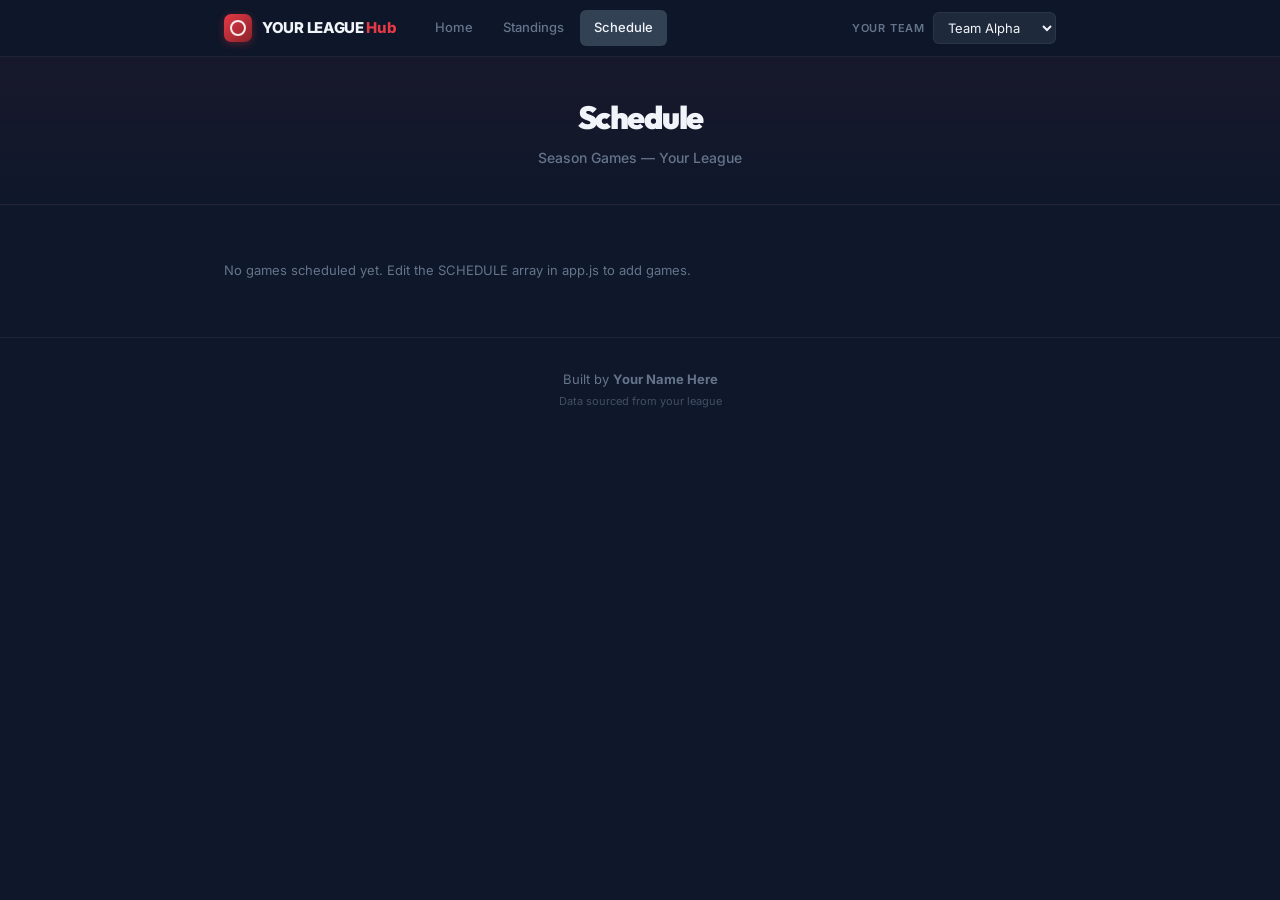
==== commit 6c44d335: "strip to clean template — remove SWSL data, make generic League Hub - Replaced all SWSL-specific tea" ====
--- a/schedule.html
+++ b/schedule.html
@@ -3,7 +3,7 @@
 <head>
   <meta charset="UTF-8">
   <meta name="viewport" content="width=device-width, initial-scale=1.0">
-  <title>Schedule — SWSL U15 Boys</title>
+  <title>Schedule — League Hub</title>
   <link rel="preconnect" href="https://fonts.googleapis.com">
   <link rel="preconnect" href="https://fonts.gstatic.com" crossorigin>
   <link href="https://fonts.googleapis.com/css2?family=Inter:wght@400;500;600;700;800;900&family=Outfit:wght@600;700;800;900&display=swap" rel="stylesheet">
@@ -15,7 +15,7 @@
     <div class="nav-inner">
       <a href="index.html" class="logo">
         <span class="logo-mark"></span>
-        <span class="logo-text">SWSL <span class="accent">U15 Boys</span></span>
+        <span class="logo-text">YOUR LEAGUE <span class="accent">Hub</span></span>
       </a>
       <div class="nav-links">
         <a href="index.html">Home</a>
@@ -25,12 +25,12 @@
       <div class="team-selector">
         <label for="team-select">Your Team</label>
         <select id="team-select">
-          <option value="western-valley">Western Valley</option>
-          <option value="fdsa">FDSA</option>
-          <option value="charlotte">Charlotte Saints</option>
-          <option value="fundy">Fundy Mustangs</option>
-          <option value="oasa">OASA</option>
-          <option value="hampton">Hampton</option>
+          <!-- [EDIT] Match these to your TEAMS in app.js -->
+          <option value="team-alpha">Team Alpha</option>
+          <option value="team-bravo">Team Bravo</option>
+          <option value="team-charlie">Team Charlie</option>
+          <option value="team-delta">Team Delta</option>
+          <option value="team-echo">Team Echo</option>
         </select>
       </div>
     </div>
@@ -39,7 +39,7 @@
   <header class="hero" style="padding: 36px 24px;">
     <div class="hero-content">
       <h1 style="font-size: 32px;">Schedule</h1>
-      <p class="hero-sub">Remaining Games &mdash; SWSL U15 Boys</p>
+      <p class="hero-sub">Season Games &mdash; Your League</p>
     </div>
   </header>
 
@@ -49,95 +49,11 @@
 
   <footer class="footer">
     <div class="container">
-      <p class="footer-text">Built by <strong>High Tide Studios</strong></p>
-      <p class="footer-sub">Data sourced from Soccer NB</p>
+      <p class="footer-text">Built by <strong>Your Name Here</strong></p>
+      <p class="footer-sub">Data sourced from your league</p>
     </div>
   </footer>
 
-  <script>
-    const TEAMS = {
-      'western-valley': { short: 'Western Valley', abbr: 'WV', color: '#E63946' },
-      'fdsa':           { short: 'FDSA', abbr: 'FD', color: '#FFD600' },
-      'charlotte':      { short: 'Charlotte Saints', abbr: 'CS', color: '#1A1A1A' },
-      'fundy':          { short: 'Fundy Mustangs', abbr: 'FM', color: '#1565C0' },
-      'oasa':           { short: 'OASA', abbr: 'OA', color: '#FFC107' },
-      'hampton':        { short: 'Hampton', abbr: 'HA', color: '#9E9E9E' },
-    };
-
-    const SCHEDULE = [
-      { date: '2026-08-04', home: 'OASA', homeKey: 'oasa', away: 'Hampton', awayKey: 'hampton', time: '6:30 PM', location: 'Mackenzie Grass Field' },
-      { date: '2026-08-04', home: 'FDSA', homeKey: 'fdsa', away: 'Charlotte Saints', awayKey: 'charlotte', time: '7:00 PM', location: 'Grant Harvey Turf' },
-      { date: '2026-08-04', home: 'Fundy Mustangs', homeKey: 'fundy', away: 'Western Valley', awayKey: 'western-valley', time: '7:00 PM', location: 'Usher Miller Field #1 (KVHS)' },
-      { date: '2026-08-06', home: 'Hampton', homeKey: 'hampton', away: 'Western Valley', awayKey: 'western-valley', time: '7:15 PM', location: 'Hampton High School' },
-    ];
-
-    function formatDate(d) {
-      const dt = new Date(d + 'T12:00:00');
-      return dt.toLocaleDateString('en-US', { weekday: 'short', month: 'short', day: 'numeric' });
-    }
-
-    function formatDateLong(d) {
-      const dt = new Date(d + 'T12:00:00');
-      return dt.toLocaleDateString('en-US', { weekday: 'long', month: 'long', day: 'numeric', year: 'numeric' });
-    }
-
-    function render() {
-      const container = document.getElementById('schedule-container');
-      const yourTeam = localStorage.getItem('swsl-team') || 'western-valley';
-
-      const grouped = {};
-      SCHEDULE.forEach(g => {
-        if (!grouped[g.date]) grouped[g.date] = [];
-        grouped[g.date].push(g);
-      });
-
-      container.innerHTML = Object.entries(grouped).map(([date, games]) => `
-        <div class="schedule-date-group">
-          <div class="schedule-date-header">${formatDateLong(date)}</div>
-          ${games.map(g => {
-            const isYourGame = g.homeKey === yourTeam || g.awayKey === yourTeam;
-            const ht = TEAMS[g.homeKey] || { short: g.home, abbr: g.home.slice(0,2).toUpperCase(), color: '#64748b' };
-            const at = TEAMS[g.awayKey] || { short: g.away, abbr: g.away.slice(0,2).toUpperCase(), color: '#64748b' };
-            return `
-              <div class="schedule-item ${isYourGame ? 'your-game' : ''}">
-                <div style="display:flex;align-items:center;gap:10px;flex:1;">
-                  <div class="team-crest" style="--team-color:${ht.color};width:28px;height:28px;"><span style="font-size:9px;">${ht.abbr}</span></div>
-                  <span style="font-weight:600;font-size:13px;">${g.home}</span>
-                  <span style="color:var(--text-muted);font-size:11px;font-weight:700;text-transform:uppercase;letter-spacing:0.5px;">vs</span>
-                  <span style="font-weight:600;font-size:13px;">${g.away}</span>
-                  <div class="team-crest" style="--team-color:${at.color};width:28px;height:28px;"><span style="font-size:9px;">${at.abbr}</span></div>
-                </div>
-                <div style="display:flex;align-items:center;gap:16px;">
-                  <span style="color:var(--text-muted);font-size:12px;min-width:70px;text-align:right;">${g.time}</span>
-                  <span style="color:var(--text-muted);font-size:12px;min-width:140px;">${g.location}</span>
-                </div>
-              </div>
-            `;
-          }).join('')}
-        </div>
-      `).join('');
-    }
-
-    const sel = document.getElementById('team-select');
-    if (sel) {
-      sel.value = localStorage.getItem('swsl-team') || 'western-valley';
-      sel.addEventListener('change', (e) => {
-        localStorage.setItem('swsl-team', e.target.value);
-        const colors = { 'western-valley': '#E63946', 'fdsa': '#FFD600', 'charlotte': '#1A1A1A', 'fundy': '#1565C0', 'oasa': '#FFC107', 'hampton': '#9E9E9E' };
-        const hex = colors[e.target.value].replace('#', '');
-        document.documentElement.style.setProperty('--accent', colors[e.target.value]);
-        document.documentElement.style.setProperty('--accent-rgb', `${parseInt(hex.substring(0,2),16)}, ${parseInt(hex.substring(2,4),16)}, ${parseInt(hex.substring(4,6),16)}`);
-        render();
-      });
-    }
-
-    const initColors = { 'western-valley': '#E63946', 'fdsa': '#FFD600', 'charlotte': '#1A1A1A', 'fundy': '#1565C0', 'oasa': '#FFC107', 'hampton': '#9E9E9E' };
-    const initTeam = localStorage.getItem('swsl-team') || 'western-valley';
-    const initHex = initColors[initTeam].replace('#', '');
-    document.documentElement.style.setProperty('--accent', initColors[initTeam]);
-    document.documentElement.style.setProperty('--accent-rgb', `${parseInt(initHex.substring(0,2),16)}, ${parseInt(initHex.substring(2,4),16)}, ${parseInt(initHex.substring(4,6),16)}`);
-
-    render();
-  </script>
+  <script src="app.js"></script>
 </body>
 </html>
--- a/style.css
+++ b/style.css
@@ -15,13 +15,8 @@
   --text-muted: #64748b;
   --border: rgba(255, 255, 255, 0.06);
   --border-hover: rgba(255, 255, 255, 0.12);
-  --green: rgba(34, 197, 94, 0.12);
-  --green-text: #4ade80;
-  --red: rgba(239, 68, 68, 0.12);
-  --red-text: #f87171;
   --radius: 10px;
   --radius-sm: 6px;
-  --radius-pill: 100px;
   --font: 'Inter', -apple-system, BlinkMacSystemFont, sans-serif;
   --font-display: 'Outfit', 'Inter', sans-serif;
 }
@@ -41,7 +36,7 @@
 a:hover { text-decoration: underline; }
 
 .container {
-  max-width: 1080px;
+  max-width: 880px;
   margin: 0 auto;
   padding: 0 24px;
 }
@@ -52,19 +47,18 @@
   position: sticky;
   top: 0;
   z-index: 100;
-  background: rgba(15, 23, 42, 0.85);
+  background: rgba(15, 23, 42, 0.92);
   backdrop-filter: blur(16px);
   -webkit-backdrop-filter: blur(16px);
   border-bottom: 1px solid var(--border);
 }
 .nav-inner {
-  max-width: 1080px;
+  max-width: 880px;
   margin: 0 auto;
   padding: 0 24px;
   height: 56px;
   display: flex;
   align-items: center;
-  gap: 28px;
 }
 .logo {
   display: flex;
@@ -76,6 +70,8 @@
   letter-spacing: -0.3px;
   text-decoration: none;
   white-space: nowrap;
+  margin-right: 24px;
+  flex-shrink: 0;
 }
 .logo:hover { text-decoration: none; }
 .logo-mark {
@@ -98,15 +94,20 @@
 }
 .accent { color: var(--accent); }
 
-.nav-links { display: flex; gap: 2px; }
+.nav-links {
+  display: flex;
+  gap: 2px;
+  flex-shrink: 0;
+}
 .nav-links a {
   color: var(--text-muted);
-  padding: 6px 12px;
+  padding: 8px 14px;
   border-radius: var(--radius-sm);
   font-size: 13px;
   font-weight: 500;
   text-decoration: none;
   transition: all 0.15s ease;
+  white-space: nowrap;
 }
 .nav-links a:hover { color: var(--text); background: var(--bg-elevated); text-decoration: none; }
 .nav-links a.active { color: var(--text); background: var(--bg-elevated); }
@@ -116,6 +117,7 @@
   display: flex;
   align-items: center;
   gap: 8px;
+  flex-shrink: 0;
 }
 .team-selector label {
   color: var(--text-muted);
@@ -123,6 +125,7 @@
   font-weight: 600;
   text-transform: uppercase;
   letter-spacing: 0.8px;
+  white-space: nowrap;
 }
 .team-selector select {
   background: var(--bg-card);
@@ -141,7 +144,7 @@
 /* ── HERO ───────────────────────────────── */
 
 .hero {
-  padding: 52px 24px 40px;
+  padding: 48px 24px 36px;
   text-align: center;
   border-bottom: 1px solid var(--border);
   background: linear-gradient(180deg, rgba(var(--accent-rgb), 0.04) 0%, transparent 100%);
@@ -149,7 +152,7 @@
 .hero-content { max-width: 600px; margin: 0 auto; }
 .hero h1 {
   font-family: var(--font-display);
-  font-size: 42px;
+  font-size: 40px;
   font-weight: 900;
   letter-spacing: -1.5px;
   margin-bottom: 6px;
@@ -162,37 +165,43 @@
 
 /* ── SECTIONS ───────────────────────────── */
 
-.section { padding: 44px 0; }
+.section { padding: 40px 0; }
 .section-alt { background: var(--bg-card); border-top: 1px solid var(--border); border-bottom: 1px solid var(--border); }
 .section-title {
   font-family: var(--font-display);
   font-size: 17px;
   font-weight: 700;
-  margin-bottom: 18px;
+  margin-bottom: 16px;
   letter-spacing: -0.2px;
 }
 
-/* ── STANDINGS TABLE ────────────────────── */
+/* ── STANDINGS TABLE (FIXED OVERFLOW & HEADER BUG) ── */
 
 .table-wrap {
+  width: 100%;
   overflow-x: auto;
+  -webkit-overflow-scrolling: touch;
   border-radius: var(--radius);
   border: 1px solid var(--border);
   background: var(--bg-card);
 }
+
 .standings-table {
   width: 100%;
   border-collapse: collapse;
   font-size: 13px;
-}
+  white-space: nowrap;
+}
+
+/* Removed sticky header overlap issue on mobile containers */
 .standings-table thead {
-  position: sticky;
-  top: 56px;
-  z-index: 10;
-}
+  position: relative;
+  z-index: 2;
+}
+
 .standings-table th {
   background: var(--bg-elevated);
-  padding: 10px 12px;
+  padding: 12px 10px;
   text-align: center;
   font-weight: 600;
   font-size: 10px;
@@ -200,14 +209,17 @@
   letter-spacing: 0.8px;
   color: var(--text-muted);
   border-bottom: 1px solid var(--border);
-  white-space: nowrap;
-}
-.standings-table th.col-pos { width: 36px; }
-.standings-table th.col-team { text-align: left; padding-left: 16px; }
+}
+.standings-table th.col-pos { width: 40px; }
+.standings-table th.col-team {
+  text-align: left;
+  padding-left: 16px;
+  width: auto;
+}
 .standings-table th.col-pts { color: var(--accent); }
 
 .standings-table td {
-  padding: 14px 12px;
+  padding: 14px 10px;
   text-align: center;
   border-bottom: 1px solid var(--border);
   font-variant-numeric: tabular-nums;
@@ -223,15 +235,16 @@
 .standings-table td:first-child {
   font-weight: 700;
   color: var(--text-muted);
-  width: 36px;
-}
-
-.standings-table .team-cell {
-  text-align: left;
+  width: 40px;
+  text-align: center;
+}
+
+/* Team cell */
+.team-cell {
+  display: flex;
+  align-items: center;
+  gap: 10px;
   padding-left: 16px;
-  display: flex;
-  align-items: center;
-  gap: 12px;
 }
 
 /* Team Crests */
@@ -255,23 +268,24 @@
   letter-spacing: 0.5px;
 }
 
-.team-info { display: flex; flex-direction: column; gap: 1px; min-width: 0; }
+.team-info {
+  display: flex;
+  flex-direction: column;
+  gap: 1px;
+  min-width: 0;
+}
 .team-name-primary {
   font-weight: 600;
   font-size: 13px;
   color: var(--text);
   white-space: nowrap;
+}
+.team-name-full {
+  font-size: 10px;
+  color: var(--text-muted);
+  white-space: nowrap;
   overflow: hidden;
   text-overflow: ellipsis;
-  max-width: 220px;
-}
-.team-name-full {
-  font-size: 10px;
-  color: var(--text-muted);
-  white-space: nowrap;
-  overflow: hidden;
-  text-overflow: ellipsis;
-  max-width: 220px;
 }
 
 .standings-table .pts {
@@ -352,7 +366,7 @@
 }
 .meta-sep { opacity: 0.3; }
 
-/* ── SCHEDULE LIST (HOME) ───────────────── */
+/* ── SCHEDULE LIST ──────────────────────── */
 
 .schedule-list {
   display: flex;
@@ -392,24 +406,6 @@
   white-space: nowrap;
 }
 
-/* ── FOOTER ─────────────────────────────── */
-
-.footer {
-  padding: 32px 24px;
-  text-align: center;
-  border-top: 1px solid var(--border);
-}
-.footer-text {
-  color: var(--text-muted);
-  font-size: 13px;
-}
-.footer-sub {
-  color: var(--text-muted);
-  font-size: 11px;
-  opacity: 0.6;
-  margin-top: 4px;
-}
-
 /* ── LEGEND ─────────────────────────────── */
 
 .legend {
@@ -437,14 +433,37 @@
   border-bottom: 1px solid var(--border);
 }
 
+/* ── FOOTER ─────────────────────────────── */
+
+.footer {
+  padding: 32px 24px;
+  text-align: center;
+  border-top: 1px solid var(--border);
+}
+.footer-text {
+  color: var(--text-muted);
+  font-size: 13px;
+}
+.footer-sub {
+  color: var(--text-muted);
+  font-size: 11px;
+  opacity: 0.6;
+  margin-top: 4px;
+}
+
 /* ── RESPONSIVE ─────────────────────────── */
 
 @media (max-width: 768px) {
-  .nav-inner { gap: 10px; flex-wrap: wrap; }
-  .nav-links { order: 3; width: 100%; justify-content: center; padding-top: 4px; }
-  .team-selector { order: 2; }
+  .nav-inner { padding: 0 16px; gap: 0; }
+  .logo { margin-right: 12px; font-size: 13px; }
+  .logo-mark { width: 24px; height: 24px; }
+  .logo-mark::after { width: 10px; height: 10px; }
+  .nav-links { gap: 0; }
+  .nav-links a { padding: 6px 8px; font-size: 12px; }
+  .team-selector label { display: none; }
+  .team-selector select { font-size: 12px; padding: 4px 8px; }
   .hero { padding: 36px 24px 28px; }
-  .hero h1 { font-size: 30px; }
+  .hero h1 { font-size: 28px; }
   .next-game-matchup { flex-direction: column; gap: 10px; }
   .next-game-meta { flex-direction: column; gap: 4px; }
   .meta-sep { display: none; }
@@ -452,7 +471,8 @@
   .standings-table th, .standings-table td { padding: 8px 6px; }
   .team-crest { width: 26px; height: 26px; }
   .team-crest span { font-size: 9px; }
-  .team-name-primary { font-size: 12px; max-width: 140px; }
+  .team-name-primary { font-size: 12px; }
+  .team-name-full { display: none; }
   .schedule-item { flex-direction: column; align-items: flex-start; gap: 6px; }
   .schedule-item .si-time { text-align: left; }
 }
